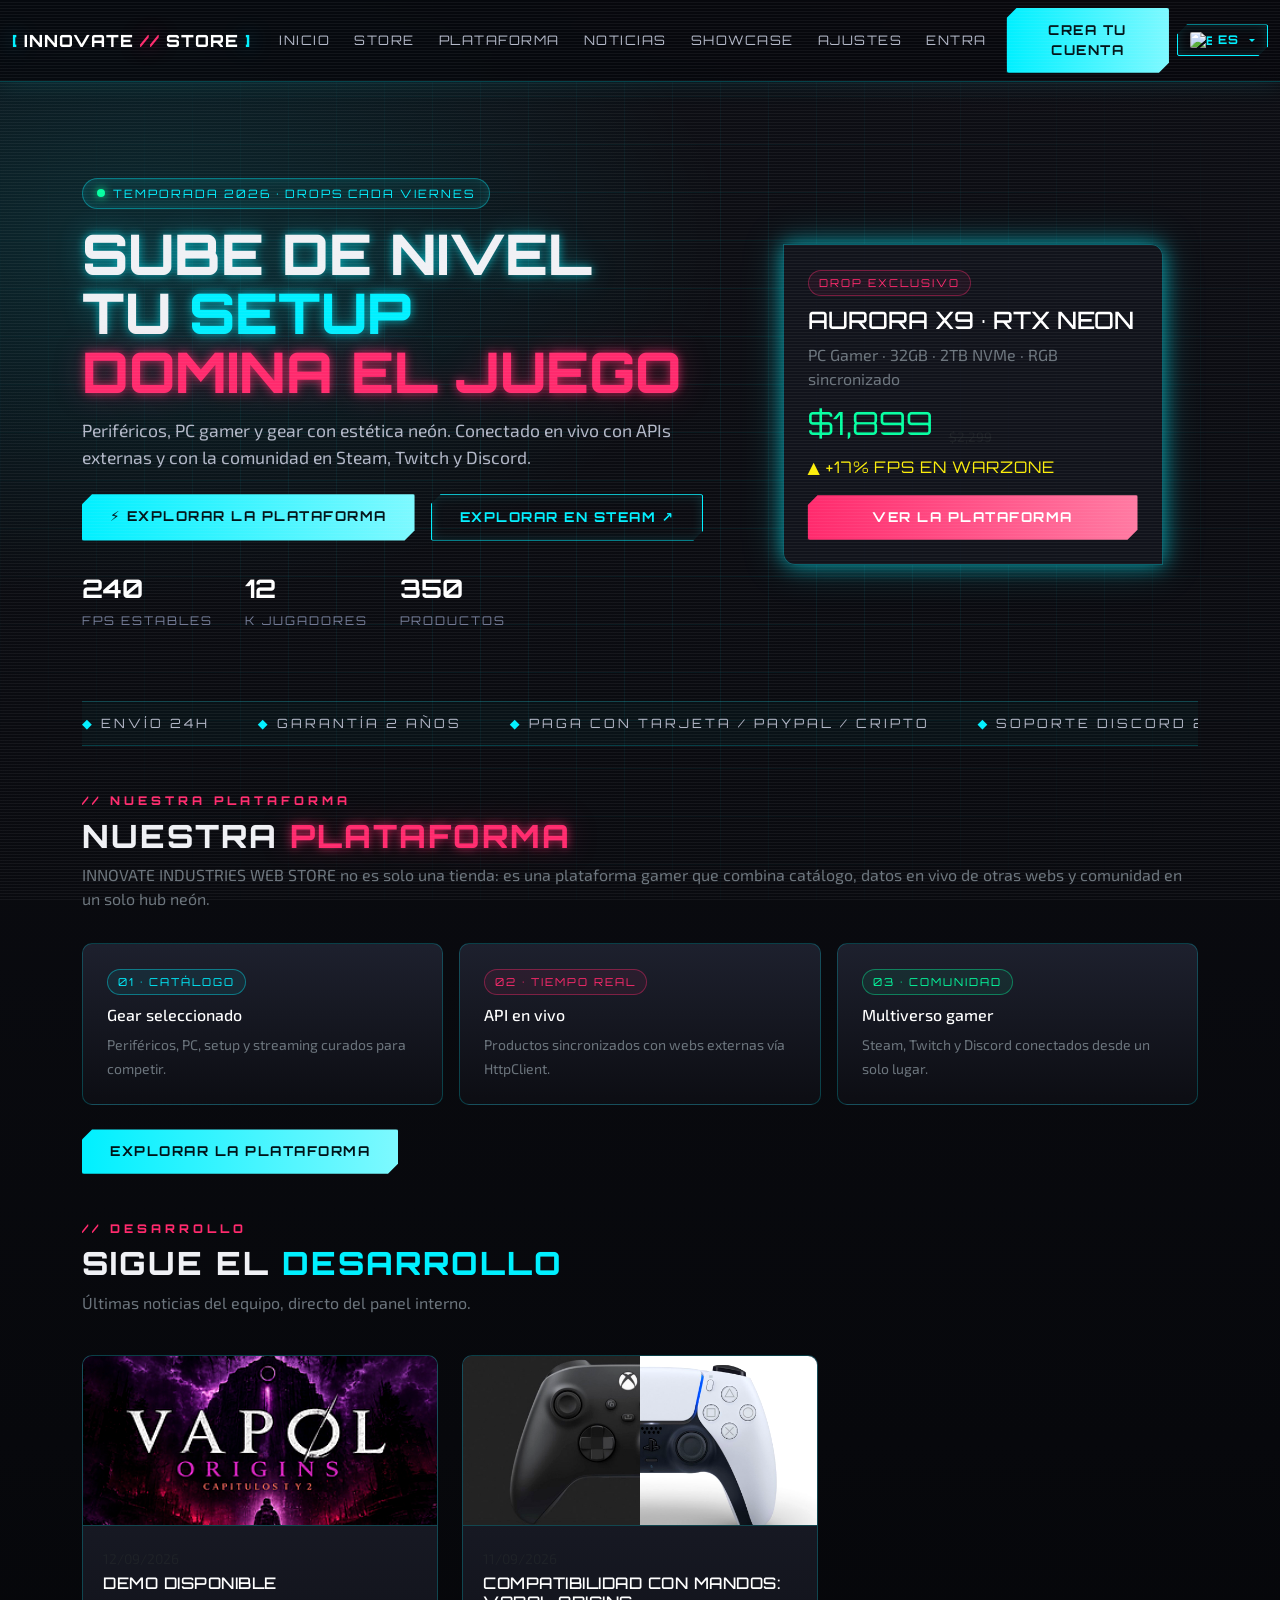
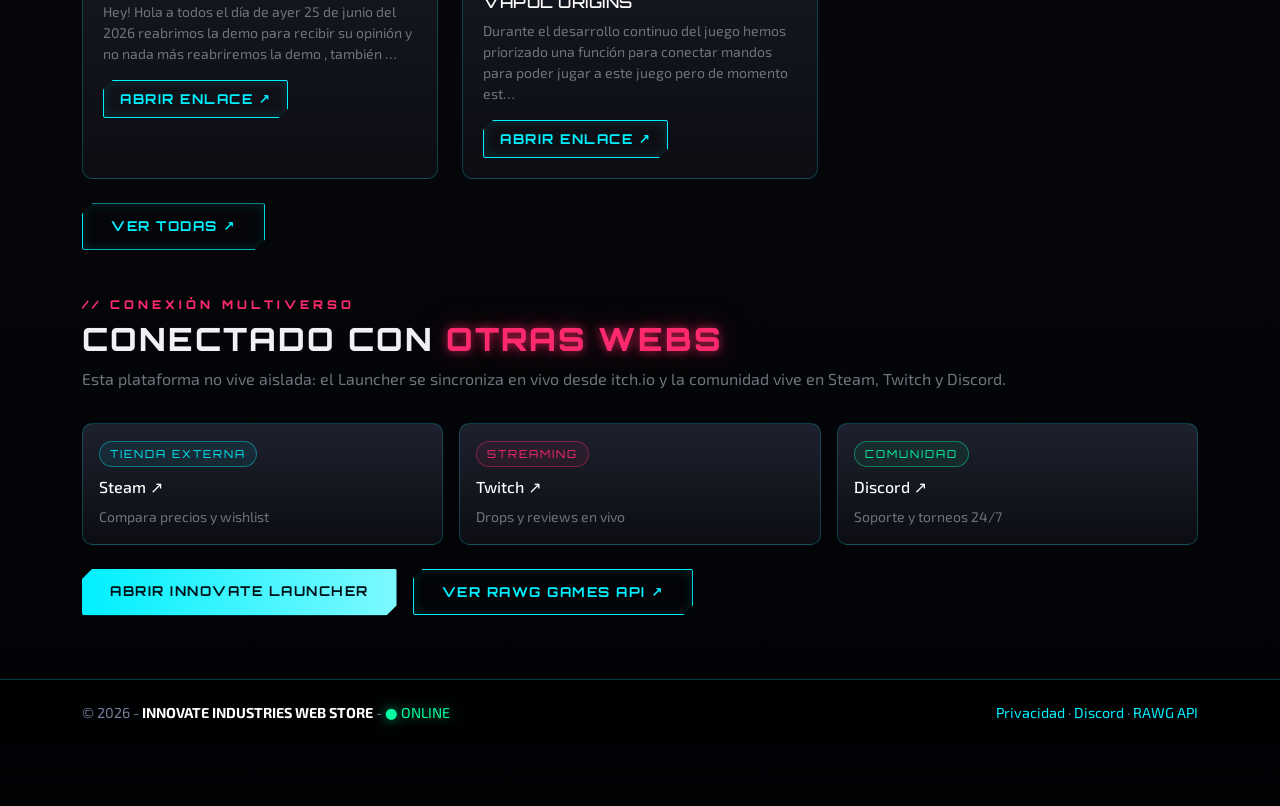
==== docs/index.html @ 5aaa3aea "Pages: fuera franja estatica (solo aviso en formularios)" ====
<!DOCTYPE html>
<html lang="es">
<head>
    <meta charset="utf-8" />
    <meta name="viewport" content="width=device-width, initial-scale=1.0" />
    <meta name="description" content="INNOVATE INDUSTRIES WEB STORE - Tienda gamer con estilo neon, periféricos, PC y comunidad." />
    <title>Inicio - INNOVATE INDUSTRIES WEB STORE (vista est&#225;tica)</title>
    
    <link rel="preconnect" href="https://fonts.googleapis.com">
    <link rel="preconnect" href="https://fonts.gstatic.com" crossorigin>
    <link href="https://fonts.googleapis.com/css2?family=Orbitron:wght@600;700;800&family=Rajdhani:wght@500;600;700&family=Exo+2:wght@400;500;600&display=swap" rel="stylesheet">
    <link rel="stylesheet" href="./lib/bootstrap/dist/css/bootstrap.min.css" />
    <link rel="stylesheet" href="./css/site.css?v=wbwjaMRoFQ7_DDWkVNEkNaMwkQ7Wk1wMqVPvCTL8WuQ" />
    <link rel="icon" type="image/x-icon" href="./favicon.ico" />
<style>.static-banner{margin:0 0 16px;padding:10px 14px;text-align:center;font-size:.8rem;letter-spacing:1px;color:#ffd166;border:1px dashed rgba(255,209,102,.55);border-radius:8px;background:rgba(255,209,102,.06)}.static-banner code{color:#05ffa1;font-size:.8rem}</style></head>
<body>
    <canvas b-nmn324jza5 id="bg-3d" aria-hidden="true"></canvas>
    <div b-nmn324jza5 class="bg-grid" aria-hidden="true"></div>
    <div b-nmn324jza5 class="scanlines" aria-hidden="true"></div>

    <header b-nmn324jza5>
        <nav b-nmn324jza5 class="navbar navbar-expand-sm navbar-toggleable-sm navbar-dark navbar-neon mb-3">
            <div b-nmn324jza5 class="container-fluid">
                <a class="navbar-brand" href="index.html">
                    <span b-nmn324jza5 class="brand-bracket">[</span> INNOVATE <span b-nmn324jza5 class="brand-accent">//</span> STORE <span b-nmn324jza5 class="brand-bracket">]</span>
                </a>
                <button b-nmn324jza5 class="navbar-toggler" type="button" data-bs-toggle="collapse" data-bs-target=".navbar-collapse" aria-controls="navbarSupportedContent"
                        aria-expanded="false" aria-label="Toggle navigation" data-i18n-aria="nav.toggle">
                    <span b-nmn324jza5 class="navbar-toggler-icon"></span>
                </button>
                <div b-nmn324jza5 class="navbar-collapse collapse d-sm-inline-flex justify-content-between">
                    <ul b-nmn324jza5 class="navbar-nav flex-grow-1">
                        <li b-nmn324jza5 class="nav-item">
                            <a class="nav-link" data-i18n="nav.home" href="index.html">Inicio</a>
                        </li>
                        <li b-nmn324jza5 class="nav-item">
                            <a class="nav-link" data-i18n="nav.store" href="store.html">STORE</a>
                        </li>
                        <li b-nmn324jza5 class="nav-item">
                            <a class="nav-link" data-i18n="nav.plataforma" href="plataforma.html">Plataforma</a>
                        </li>
                        <li b-nmn324jza5 class="nav-item">
                            <a class="nav-link" data-i18n="nav.noticias" href="noticias.html">Noticias</a></li><li class="nav-item"><a class="nav-link" data-i18n="nav.showcase" href="showcase.html">Showcase</a>
                        </li>
                        <li b-nmn324jza5 class="nav-item">
                            <a class="nav-link" data-i18n="nav.ajustes" href="login.html">Ajustes</a>
                        </li>
                        </li>
                    </ul>
                    <ul b-nmn324jza5 class="navbar-nav align-items-center gap-2">
                            <li b-nmn324jza5 class="nav-item">
                                <a class="nav-link" data-i18n="acc.login_link" href="login.html">Entrar</a>
                            </li>
                            <li b-nmn324jza5 class="nav-item">
                                <a class="btn btn-sm btn-neon" data-i18n="acc.register_link" href="registro.html">Crear cuenta</a>
                            </li>
                        <li b-nmn324jza5 class="nav-item dropdown">
                            <button b-nmn324jza5 type="button" class="btn btn-sm btn-neon-outline dropdown-toggle" id="langDrop" aria-expanded="false" data-i18n-aria="nav.lang" aria-label="Cambiar idioma">
                                <img b-nmn324jza5 id="langFlag" src="https://flagcdn.com/w40/es.png" width="22" height="16" alt="ES"> <span b-nmn324jza5 id="langCode">ES</span>
                            </button>
                            <ul b-nmn324jza5 class="dropdown-menu dropdown-menu-end dropdown-menu-dark" id="langMenu" aria-labelledby="langDrop">
                                <li b-nmn324jza5><button b-nmn324jza5 type="button" class="dropdown-item" data-setlang="es"><img b-nmn324jza5 class="flag" src="https://flagcdn.com/w40/es.png" width="22" height="16" alt="ES"> Español</button></li>
                                <li b-nmn324jza5><button b-nmn324jza5 type="button" class="dropdown-item" data-setlang="en"><img b-nmn324jza5 class="flag" src="https://flagcdn.com/w40/us.png" width="22" height="16" alt="EN"> English</button></li>
                                <li b-nmn324jza5><button b-nmn324jza5 type="button" class="dropdown-item" data-setlang="ja"><img b-nmn324jza5 class="flag" src="https://flagcdn.com/w40/jp.png" width="22" height="16" alt="JA"> 日本語</button></li>
                                <li b-nmn324jza5><button b-nmn324jza5 type="button" class="dropdown-item" data-setlang="zh"><img b-nmn324jza5 class="flag" src="https://flagcdn.com/w40/cn.png" width="22" height="16" alt="ZH"> 中文</button></li>
                                <li b-nmn324jza5><button b-nmn324jza5 type="button" class="dropdown-item" data-setlang="ru"><img b-nmn324jza5 class="flag" src="https://flagcdn.com/w40/ru.png" width="22" height="16" alt="RU"> Русский</button></li>
                                <li b-nmn324jza5><button b-nmn324jza5 type="button" class="dropdown-item" data-setlang="ko"><img b-nmn324jza5 class="flag" src="https://flagcdn.com/w40/kr.png" width="22" height="16" alt="KO"> 한국어</button></li>
                                <li b-nmn324jza5><button b-nmn324jza5 type="button" class="dropdown-item" data-setlang="ptBR"><img b-nmn324jza5 class="flag" src="https://flagcdn.com/w40/br.png" width="22" height="16" alt="BR"> Português (BR)</button></li>
                                <li b-nmn324jza5><button b-nmn324jza5 type="button" class="dropdown-item" data-setlang="ptPT"><img b-nmn324jza5 class="flag" src="https://flagcdn.com/w40/pt.png" width="22" height="16" alt="PT"> Português (PT)</button></li>
                            </ul>
                        </li>
                    </ul>
                </div>
            </div>
        </nav>
    </header>
    <div b-nmn324jza5 class="container">
        <main b-nmn324jza5 role="main" class="pb-3">
            
<section class="hero-neon">
    <div class="row align-items-center g-4">
        <div class="col-lg-7">
            <span class="badge-neon"><span class="pulse-dot"></span><span data-i18n="home.hero_badge">Temporada 2026 · Drops cada viernes</span></span>
            <h1 class="display-neon display-4 mt-3" id="hero-title">
                <span data-i18n="home.hero_l1">Sube de nivel</span><br />
                <span data-i18n="home.hero_l2a">tu</span> <span class="text-cyan-neon" data-i18n="home.hero_l2b">setup</span><br />
                <span class="text-magenta-neon" data-i18n="home.hero_l3">domina el juego</span>
            </h1>
            <p class="lead-muted mt-3" data-i18n="home.hero_lead">
                Periféricos, PC gamer y gear con estética neón. Conectado en vivo con APIs externas
                y con la comunidad en Steam, Twitch y Discord.
            </p>
            <div class="d-flex flex-wrap gap-3 mt-4">
                <a class="btn-neon" data-i18n="home.hero_cta1" href="plataforma.html">⚡ Explorar la plataforma</a>
                <a class="btn-neon-outline" href="https://store.steampowered.com" target="_blank" rel="noopener" data-i18n="home.hero_cta2">Explorar en Steam ↗</a>
            </div>
            <div class="hero-stats">
                <div class="stat"><b data-count="240">0</b><span data-i18n="home.hero_s1">FPS estables</span></div>
                <div class="stat"><b data-count="12">0</b><span data-i18n="home.hero_s2">k jugadores</span></div>
                <div class="stat"><b data-count="350">0</b><span data-i18n="home.hero_s3">Productos</span></div>
            </div>
        </div>
        <div class="col-lg-5">
            <div class="hero-visual">
                <div class="hero-card-float" id="hero-card">
                    <span class="card-tag tag-magenta" data-i18n="home.card_tag">Drop exclusivo</span>
                    <h4 class="text-white" style="font-family:var(--font-display)">AURORA X9 · RTX NEON</h4>
                    <p class="text-secondary mb-2" data-i18n="home.card_desc">PC Gamer · 32GB · 2TB NVMe · RGB sincronizado</p>
                    <div class="d-flex align-items-end gap-2">
                        <span class="price">$1,899</span>
                        <span class="price-old text-muted">$2,299</span>
                    </div>
                    <div class="mt-2 fps-tag" data-i18n="home.card_fps">▲ +17% FPS EN WARZONE</div>
                    <a class="btn-neon btn-neon-magenta mt-3 w-100 text-center" data-i18n="home.card_btn" href="plataforma.html">Ver la plataforma</a>
                </div>
            </div>
        </div>
    </div>
</section>

<div class="marquee" aria-hidden="true">
    <div class="marquee-track">
        <span><b>◆</b> <span data-i18n="home.m1">ENVÍO 24H</span></span><span><b>◆</b> <span data-i18n="home.m2">GARANTÍA 2 AÑOS</span></span><span><b>◆</b> <span data-i18n="home.m3">PAGA CON TARJETA / PAYPAL / CRIPTO</span></span><span><b>◆</b> <span data-i18n="home.m4">SOPORTE DISCORD 24/7</span></span>
        <span><b>◆</b> <span data-i18n="home.m1">ENVÍO 24H</span></span><span><b>◆</b> <span data-i18n="home.m2">GARANTÍA 2 AÑOS</span></span><span><b>◆</b> <span data-i18n="home.m3">PAGA CON TARJETA / PAYPAL / CRIPTO</span></span><span><b>◆</b> <span data-i18n="home.m4">SOPORTE DISCORD 24/7</span></span>
    </div>
</div>

<section id="plataforma" class="my-5">
    <h2 class="section-title reveal"><small data-i18n="home.plat_eyebrow">// Nuestra plataforma</small><span data-i18n="home.plat_ta">Nuestra</span> <span class="text-magenta-neon" data-i18n="home.plat_tb">plataforma</span></h2>
    <p class="text-secondary reveal" data-i18n="home.plat_lead">INNOVATE INDUSTRIES WEB STORE no es solo una tienda: es una plataforma gamer que combina catálogo, datos en vivo de otras webs y comunidad en un solo hub neón.</p>
    <div class="row g-3 mt-1">
        <div class="col-md-4 reveal"><div class="neon-card p-4 h-100"><span class="card-tag tag-cyan" data-i18n="home.plat_c1tag">01 · Catálogo</span><h6 class="text-white" data-i18n="home.plat_c1t">Gear seleccionado</h6><small class="text-secondary" data-i18n="home.plat_c1d">Periféricos, PC, setup y streaming curados para competir.</small></div></div>
        <div class="col-md-4 reveal"><div class="neon-card p-4 h-100"><span class="card-tag tag-magenta" data-i18n="home.plat_c2tag">02 · Tiempo real</span><h6 class="text-white" data-i18n="home.plat_c2t">API en vivo</h6><small class="text-secondary" data-i18n="home.plat_c2d">Productos sincronizados con webs externas vía HttpClient.</small></div></div>
        <div class="col-md-4 reveal"><div class="neon-card p-4 h-100"><span class="card-tag tag-green" data-i18n="home.plat_c3tag">03 · Comunidad</span><h6 class="text-white" data-i18n="home.plat_c3t">Multiverso gamer</h6><small class="text-secondary" data-i18n="home.plat_c3d">Steam, Twitch y Discord conectados desde un solo lugar.</small></div></div>
    </div>
    <div class="mt-4 d-flex flex-wrap gap-3 reveal">
        <a class="btn-neon" data-i18n="home.plat_btn" href="plataforma.html">Explorar la plataforma</a>
    </div>
</section>

    <section id="noticias" class="my-5">
        <h2 class="section-title reveal"><small data-i18n="news.eyebrow">// Desarrollo</small><span data-i18n="news.ta">Sigue el</span> <span class="text-cyan-neon" data-i18n="news.tb">desarrollo</span></h2>
        <p class="text-secondary reveal" data-i18n="news.lead">Últimas noticias del equipo, directo del panel interno.</p>
        <div class="row g-4 mt-1">
                <div class="col-md-4 reveal">
                    <div class="neon-card h-100">
                            <img class="card-img-top" src="./uploads/news/1d1a55c884f8430fa821419af506c3df.png" alt="" loading="lazy" style="height:170px;object-fit:cover" />
                        <div class="card-body">
                            <small class="text-muted">12/09/2026</small>
                            <h5 class="text-white mt-1">DEMO DISPONIBLE</h5>
                            <p class="text-secondary small" style="white-space:pre-wrap">Hey! Hola a todos el d&#xED;a de ayer 25 de junio del 2026 reabrimos la demo para recibir su opini&#xF3;n y no nada m&#xE1;s reabriremos la demo , tambi&#xE9;n &#x2026;</p>
                                    <a class="btn-neon-outline btn-sm px-3 py-2" href="https://innovate-industries.itch.io/vapol-spanish-edition/devlog/1565310/demo-disponible" target="_blank" rel="noopener"><span data-i18n="news.open">Abrir enlace ↗</span></a>
                        </div>
                    </div>
                </div>
                <div class="col-md-4 reveal">
                    <div class="neon-card h-100">
                            <img class="card-img-top" src="./uploads/news/de7696e5e2e24f8c8e587b9c82039bad.jpeg" alt="" loading="lazy" style="height:170px;object-fit:cover" />
                        <div class="card-body">
                            <small class="text-muted">11/09/2026</small>
                            <h5 class="text-white mt-1">COMPATIBILIDAD CON MANDOS: VAPOL ORIGINS</h5>
                            <p class="text-secondary small" style="white-space:pre-wrap">Durante el desarrollo continuo del juego hemos priorizado una funci&#xF3;n para conectar mandos para poder jugar a este juego pero de momento est&#x2026;</p>
                                    <a class="btn-neon-outline btn-sm px-3 py-2" href="https://innovate-industries.itch.io/vapol-spanish-edition/devlog/1532242/compatibilidad-con-mandos" target="_blank" rel="noopener"><span data-i18n="news.open">Abrir enlace ↗</span></a>
                        </div>
                    </div>
                </div>
        </div>
        <div class="mt-4 reveal">
            <a class="btn-neon-outline" data-i18n="nw.all" href="noticias.html">Ver todas ↗</a>
        </div>
    </section>

<section id="comunidad" class="my-5">
    <h2 class="section-title reveal"><small data-i18n="home.com_eyebrow">// Conexión multiverso</small><span data-i18n="home.com_ta">Conectado con</span> <span class="text-magenta-neon" data-i18n="home.com_tb">otras webs</span></h2>
    <p class="text-secondary reveal" data-i18n="home.com_lead">Esta plataforma no vive aislada: el Launcher se sincroniza en vivo desde itch.io y la comunidad vive en Steam, Twitch y Discord.</p>
    <div class="row g-3 mt-1">
        <div class="col-md-4 reveal">
            <a class="neon-card ext-card p-3" href="https://store.steampowered.com" target="_blank" rel="noopener">
                <span class="card-tag tag-cyan" data-i18n="home.com_s_tag">Tienda externa</span><h6 class="text-white" data-i18n="home.com_s_t">Steam ↗</h6><small class="text-secondary" data-i18n="home.com_s_d">Compara precios y wishlist</small>
            </a>
        </div>
        <div class="col-md-4 reveal">
            <a class="neon-card ext-card p-3" href="https://www.twitch.tv" target="_blank" rel="noopener">
                <span class="card-tag tag-magenta" data-i18n="home.com_t_tag">Streaming</span><h6 class="text-white" data-i18n="home.com_t_t">Twitch ↗</h6><small class="text-secondary" data-i18n="home.com_t_d">Drops y reviews en vivo</small>
            </a>
        </div>
        <div class="col-md-4 reveal">
            <a class="neon-card ext-card p-3" href="https://discord.com" target="_blank" rel="noopener">
                <span class="card-tag tag-green" data-i18n="home.com_d_tag">Comunidad</span><h6 class="text-white" data-i18n="home.com_d_t">Discord ↗</h6><small class="text-secondary" data-i18n="home.com_d_d">Soporte y torneos 24/7</small>
            </a>
        </div>
    </div>
    <div class="mt-4 d-flex flex-wrap gap-3 reveal">
        <a class="btn-neon" data-i18n="home.com_btn1" href="plataforma.html">Abrir INNOVATE Launcher</a>
        <a class="btn-neon-outline" href="https://rawg.io" target="_blank" rel="noopener" data-i18n="home.com_btn2">Ver RAWG Games API ↗</a>
    </div>
</section>

        </main>
    </div>

    <footer b-nmn324jza5 class="footer-neon">
        <div b-nmn324jza5 class="container d-flex flex-wrap justify-content-between align-items-center gap-2">
            <span b-nmn324jza5>&copy; 2026 - <b b-nmn324jza5 class="text-white">INNOVATE INDUSTRIES WEB STORE</b> - <span b-nmn324jza5 class="text-green-neon" data-i18n="footer.online">&#9679; ONLINE</span></span>
            <span b-nmn324jza5>
                <a data-i18n="footer.privacy" href="privacidad.html">Privacidad</a> ·
                <a b-nmn324jza5 href="https://discord.com" target="_blank" rel="noopener">Discord</a> ·
                <a b-nmn324jza5 href="https://rawg.io" target="_blank" rel="noopener">RAWG API</a>
            </span>
        </div>
    </footer>
    <script src="./lib/jquery/dist/jquery.min.js"></script>
    <script src="./lib/bootstrap/dist/js/bootstrap.bundle.min.js"></script>
    <script src="https://cdnjs.cloudflare.com/ajax/libs/gsap/3.12.5/gsap.min.js"></script>
    <script src="https://cdnjs.cloudflare.com/ajax/libs/gsap/3.12.5/ScrollTrigger.min.js"></script>
    <script src="https://cdnjs.cloudflare.com/ajax/libs/three.js/0.149.0/three.min.js"></script>
    <script src="./js/i18n.js?v=VD2zXiRmh3lPHjId59o8ucp5d0Fmxd43u7xGurpsh0E"></script>
    <script src="./js/site.js?v=mN2-tu6CZFVH-_0tkQwb1w_P6-GR1jeIU7j1TujbsKc"></script>
    
</body>
</html>
---- docs/css/site.css ----
/* ===== INNOVATE INDUSTRIES WEB STORE - Neon Gamer Theme ===== */
:root {
  --void-900: #010204;
  --void-700: #07080c;
  --void-500: #0d0e14;
  --void-400: #12141d;
  --void-300: #181a25;
  --void-200: #1f2230;
  --cyan-500: #00f0ff;
  --cyan-700: #007a87;
  --magenta-500: #ff2a6d;
  --green-500: #05ffa1;
  --yellow-500: #fcee0a;
  --text-primary: #f0f1f5;
  --text-secondary: #b2b7c7;
  --text-muted: #747d99;
  --glow-cyan: 0 0 20px rgba(0,240,255,.55), 0 0 40px rgba(0,240,255,.25);
  --glow-magenta: 0 0 20px rgba(255,42,109,.55), 0 0 40px rgba(255,42,109,.25);
  --glow-green: 0 0 20px rgba(5,255,161,.45), 0 0 40px rgba(5,255,161,.2);
  --font-display: 'Orbitron', 'Rajdhani', system-ui, sans-serif;
  --font-body: 'Exo 2', 'Rajdhani', system-ui, sans-serif;
  --radius-cyber: 0 12px 0 12px;
}

html { font-size: 16px; position: relative; min-height: 100%; scroll-behavior: smooth; }
body {
  margin: 0 0 60px 0;
  background: radial-gradient(1200px 600px at 80% -10%, rgba(255,42,109,.12), transparent 60%),
              radial-gradient(1000px 600px at 10% 10%, rgba(0,240,255,.12), transparent 60%),
              linear-gradient(180deg, var(--void-500) 0%, var(--void-700) 60%, var(--void-900) 100%);
  color: var(--text-primary);
  font-family: var(--font-body);
  overflow-x: hidden;
  min-height: 100vh;
}

/* Fondo 3D + grid + scanlines */
#bg-3d { position: fixed; inset: 0; z-index: -3; width: 100%; height: 100%; opacity: .9; }
.bg-grid {
  position: fixed; inset: 0; z-index: -2; pointer-events: none;
  background-image: linear-gradient(rgba(0,240,255,.06) 1px, transparent 1px),
                    linear-gradient(90deg, rgba(0,240,255,.06) 1px, transparent 1px);
  background-size: 48px 48px;
  mask-image: radial-gradient(ellipse at center, black 40%, transparent 85%);
}
.scanlines {
  position: fixed; inset: 0; z-index: 50; pointer-events: none; opacity: .05;
  background: repeating-linear-gradient(0deg, #fff 0 1px, transparent 1px 3px);
}

/* Scrollbar */
::-webkit-scrollbar { width: 10px; }
::-webkit-scrollbar-track { background: var(--void-900); }
::-webkit-scrollbar-thumb { background: linear-gradient(var(--cyan-500), var(--magenta-500)); border-radius: 8px; }

/* Navbar */
.navbar-neon {
  background: rgba(7,8,12,.85) !important;
  backdrop-filter: blur(12px);
  border-bottom: 1px solid rgba(0,240,255,.25) !important;
  box-shadow: 0 0 24px rgba(0,240,255,.12);
}
.navbar-neon .navbar-brand {
  font-family: var(--font-display); font-weight: 800; letter-spacing: 1px;
  color: #fff !important; font-size: 1.05rem;
}
.brand-bracket { color: var(--cyan-500); text-shadow: var(--glow-cyan); }
.brand-accent { color: var(--magenta-500); text-shadow: var(--glow-magenta); }
.navbar-neon .nav-link {
  color: var(--text-secondary) !important; font-family: var(--font-display);
  font-size: .82rem; letter-spacing: 1.5px; text-transform: uppercase;
  margin: 0 4px; position: relative; transition: color .2s;
}
.navbar-neon .nav-link:hover, .navbar-neon .nav-link.active { color: var(--cyan-500) !important; text-shadow: 0 0 12px rgba(0,240,255,.8); }
.navbar-neon .nav-link::after {
  content: ""; position: absolute; left: 0; bottom: -4px; height: 2px; width: 0;
  background: linear-gradient(90deg, var(--cyan-500), var(--magenta-500));
  box-shadow: var(--glow-cyan); transition: width .25s;
}
.navbar-neon .nav-link:hover::after { width: 100%; }

/* Textos neon */
.display-neon {
  font-family: var(--font-display); font-weight: 800;
  line-height: 1.05; text-transform: uppercase;
  text-shadow: 0 0 10px rgba(0,240,255,.6), 0 0 30px rgba(0,240,255,.3);
}
.text-cyan-neon { color: var(--cyan-500); }
.text-magenta-neon { color: var(--magenta-500); text-shadow: 0 0 10px rgba(255,42,109,.7), 0 0 30px rgba(255,42,109,.35); }
.text-green-neon { color: var(--green-500); text-shadow: 0 0 12px rgba(5,255,161,.6); }
.lead-muted { color: var(--text-secondary); font-size: 1.1rem; }

/* Badges */
.badge-neon {
  display: inline-flex; align-items: center; gap: 8px;
  font-family: var(--font-display); font-size: .72rem; letter-spacing: 2px;
  color: var(--cyan-500); border: 1px solid rgba(0,240,255,.4);
  padding: 6px 14px; border-radius: 100px; background: rgba(0,240,255,.06);
  box-shadow: inset 0 0 12px rgba(0,240,255,.12);
  text-transform: uppercase;
}
.pulse-dot { width: 8px; height: 8px; border-radius: 50%; background: var(--green-500); box-shadow: 0 0 10px var(--green-500); animation: pulse 1.6s infinite; }
@keyframes pulse { 0%,100% { opacity: 1; transform: scale(1);} 50% { opacity: .5; transform: scale(.7);} }

/* Botones */
.btn-neon, .btn-neon-outline {
  font-family: var(--font-display); font-weight: 700; letter-spacing: 1.5px; text-transform: uppercase;
  font-size: .85rem; padding: 12px 28px; border-radius: 2px; clip-path: polygon(10px 0, 100% 0, 100% calc(100% - 10px), calc(100% - 10px) 100%, 0 100%, 0 10px);
  transition: transform .15s, box-shadow .2s, filter .2s; text-decoration: none; display: inline-block;
}
.btn-neon {
  color: #001318 !important; background: linear-gradient(90deg, var(--cyan-500), #7df9ff);
  border: none; box-shadow: var(--glow-cyan);
}
.btn-neon:hover { transform: translateY(-2px); filter: brightness(1.1); box-shadow: 0 0 30px rgba(0,240,255,.8), 0 0 60px rgba(0,240,255,.3); color: #001318 !important; }
.btn-neon-magenta { background: linear-gradient(90deg, var(--magenta-500), #ff7aa2); box-shadow: var(--glow-magenta); color: #fff !important; }
.btn-neon-outline {
  color: var(--cyan-500) !important; background: transparent; border: 1px solid var(--cyan-500);
  box-shadow: inset 0 0 12px rgba(0,240,255,.15);
}
.btn-neon-outline:hover { background: rgba(0,240,255,.1); box-shadow: var(--glow-cyan); transform: translateY(-2px); color: #fff !important; }

/* Hero */
.hero-neon { padding: 80px 0 40px; position: relative; }
.hero-stats { display: flex; gap: 32px; margin-top: 28px; flex-wrap: wrap; }
.stat b { font-family: var(--font-display); font-size: 1.6rem; color: #fff; display: block; }
.stat span { font-size: .75rem; letter-spacing: 2px; color: var(--text-muted); text-transform: uppercase; font-family: var(--font-display); }
.hero-visual { position: relative; min-height: 320px; display: flex; align-items: center; justify-content: center; }
.hero-card-float {
  background: rgba(18,20,29,.9); border: 1px solid rgba(0,240,255,.35);
  border-radius: var(--radius-cyber); padding: 24px; width: 100%; max-width: 380px;
  box-shadow: var(--glow-cyan); animation: float 5s ease-in-out infinite;
}
@keyframes float { 0%,100% { transform: translateY(0);} 50% { transform: translateY(-12px);} }
.hero-card-float .price { font-family: var(--font-display); font-size: 2rem; color: var(--green-500); }
.fps-tag { font-family: var(--font-display); color: var(--yellow-500); letter-spacing: 1px; }

/* Marquee */
.marquee { overflow: hidden; border-top: 1px solid rgba(0,240,255,.2); border-bottom: 1px solid rgba(0,240,255,.2); background: rgba(0,240,255,.03); padding: 12px 0; margin: 30px 0; }
.marquee-track { display: flex; gap: 48px; white-space: nowrap; animation: marquee 22s linear infinite; font-family: var(--font-display); letter-spacing: 3px; color: var(--text-secondary); font-size: .8rem; }
.marquee-track span b { color: var(--cyan-500); }
@keyframes marquee { to { transform: translateX(-50%);} }

/* Cards */
.section-title { font-family: var(--font-display); font-weight: 800; letter-spacing: 2px; text-transform: uppercase; }
.section-title small { display: block; color: var(--magenta-500); font-size: .75rem; letter-spacing: 4px; margin-bottom: 8px; }
.neon-card {
  background: linear-gradient(180deg, rgba(31,34,48,.95), rgba(13,14,20,.95));
  border: 1px solid rgba(0,240,255,.22); border-radius: 10px; overflow: hidden;
  transition: transform .2s, box-shadow .25s, border-color .25s; height: 100%;
}
.neon-card:hover { transform: translateY(-6px); border-color: var(--cyan-500); box-shadow: var(--glow-cyan); }
.neon-card .card-img-top { height: 180px; object-fit: cover; filter: saturate(1.2) contrast(1.05); border-bottom: 1px solid rgba(0,240,255,.2); }
.neon-card .card-body { padding: 20px; }
.neon-card h5 { font-family: var(--font-display); font-size: 1rem; letter-spacing: .5px; }
.card-tag { font-size: .68rem; letter-spacing: 2px; text-transform: uppercase; font-family: var(--font-display); padding: 4px 10px; border-radius: 100px; display: inline-block; margin-bottom: 10px; }
.tag-cyan { color: var(--cyan-500); border: 1px solid rgba(0,240,255,.4); background: rgba(0,240,255,.07); }
.tag-magenta { color: var(--magenta-500); border: 1px solid rgba(255,42,109,.4); background: rgba(255,42,109,.07); }
.tag-green { color: var(--green-500); border: 1px solid rgba(5,255,161,.4); background: rgba(5,255,161,.07); }
.price-row { display: flex; align-items: center; justify-content: space-between; margin-top: 14px; }
.price-neon { font-family: var(--font-display); font-weight: 800; color: var(--green-500); font-size: 1.25rem; }
.price-old { color: var(--text-muted); text-decoration: line-through; font-size: .85rem; margin-left: 8px; }

/* Categorías */
.cat-tile {
  border: 1px solid rgba(0,240,255,.2); border-radius: 10px; padding: 26px 20px; text-align: center;
  background: rgba(18,20,29,.7); transition: all .2s; height: 100%;
}
.cat-tile:hover { border-color: var(--magenta-500); box-shadow: var(--glow-magenta); transform: translateY(-4px); }
.cat-tile .icon { font-size: 2.2rem; margin-bottom: 10px; }
.cat-tile h6 { font-family: var(--font-display); letter-spacing: 1px; }

/* Conexiones externas */
.ext-card { display: block; text-decoration: none !important; color: inherit; }
.ext-card:hover h6 { color: var(--cyan-500); }

/* Footer */
.footer-neon { border-top: 1px solid rgba(0,240,255,.25); background: rgba(1,2,4,.9); padding: 22px 0; font-size: .9rem; color: var(--text-muted); }
.footer-neon a { color: var(--cyan-500); text-decoration: none; }
.footer-neon a:hover { text-shadow: 0 0 10px rgba(0,240,255,.8); }

/* Reveal (GSAP fallback) */
.reveal { opacity: 0; transform: translateY(24px); }
.no-js .reveal, .reveal.visible { opacity: 1; transform: none; transition: all .6s ease; }

/* Selector de idioma */
#langDrop { padding: 6px 12px; font-size: .75rem; display: inline-flex; align-items: center; gap: 6px; }
#langDrop img, .dropdown-item img.flag { width: 22px; height: 16px; border-radius: 2px; object-fit: cover; }
.nav-item.dropdown { position: relative; }
#langMenu { position: absolute; top: 100%; right: 0; margin-top: 10px; z-index: 1050; }
#langMenu.show { display: block; }
.dropdown-menu-dark {
  background: rgba(13,14,20,.97); border: 1px solid rgba(0,240,255,.3);
  box-shadow: var(--glow-cyan); min-width: 200px;
}
.dropdown-menu-dark .dropdown-item {
  color: var(--text-secondary); font-family: var(--font-display);
  font-size: .8rem; letter-spacing: 1px;
}
.dropdown-menu-dark .dropdown-item:hover { background: rgba(0,240,255,.12); color: #fff; }
.dropdown-menu-dark .dropdown-item.active-lang { color: var(--cyan-500); }

/* Sidebar admin */
.active-admin-link {
  color: #fff !important;
  border-color: var(--cyan-500) !important;
  box-shadow: var(--glow-cyan);
}

/* Switches de Ajustes */
.form-switch .form-check-input {
  width: 3em;
  height: 1.5em;
  background-color: var(--void-200);
  border-color: rgba(0,240,255,.4);
  cursor: pointer;
}
.form-switch .form-check-input:checked {
  background-color: rgba(0,240,255,.35);
  border-color: var(--cyan-500);
  box-shadow: var(--glow-cyan);
}

/* STORE: carátulas, precios y fichas */
.store-card .card-body { padding: 1rem 1.1rem 1.2rem; }
.store-cover {
  height: 260px;
  object-fit: contain;
  width: 100%;
  background: rgba(0,0,0,.5);
  border-bottom: 1px solid rgba(0,240,255,.2);
}
.store-cover-link { display: block; }
.store-price {
  font-family: var(--font-display);
  font-size: 1.25rem;
  color: var(--green-500);
  text-shadow: 0 0 12px rgba(5,255,161,.5);
}
.store-price-lg { font-size: 1.8rem; }
.order-ref {
  font-family: var(--font-display);
  font-size: 1.4rem;
  letter-spacing: 2px;
  color: var(--cyan-500);
  text-shadow: var(--glow-cyan);
}
.order-ref-sm { font-size: 1rem; letter-spacing: 1px; }
.store-detail-cover {
  display: block;
  width: 100%;
  max-height: 520px;
  object-fit: contain;
  background: rgba(0,0,0,.5);
  border: 1px solid rgba(0,240,255,.3);
  box-shadow: var(--glow-cyan);
}
.store-shot {
  width: 100%;
  height: 200px;
  object-fit: cover;
  border: 1px solid rgba(255,42,109,.25);
}
@media (max-width: 580px) {
  .store-cover { height: 210px; }
  .store-shot { height: 170px; }
  .store-price-lg { font-size: 1.5rem; }
}

/* Responsive */
@media (max-width: 768px) {
  .hero-neon { padding: 48px 0 20px; }
  .display-neon { font-size: 2rem !important; }
}
@media (prefers-reduced-motion: reduce) {
  .marquee-track, .hero-card-float, .pulse-dot { animation: none !important; }
}
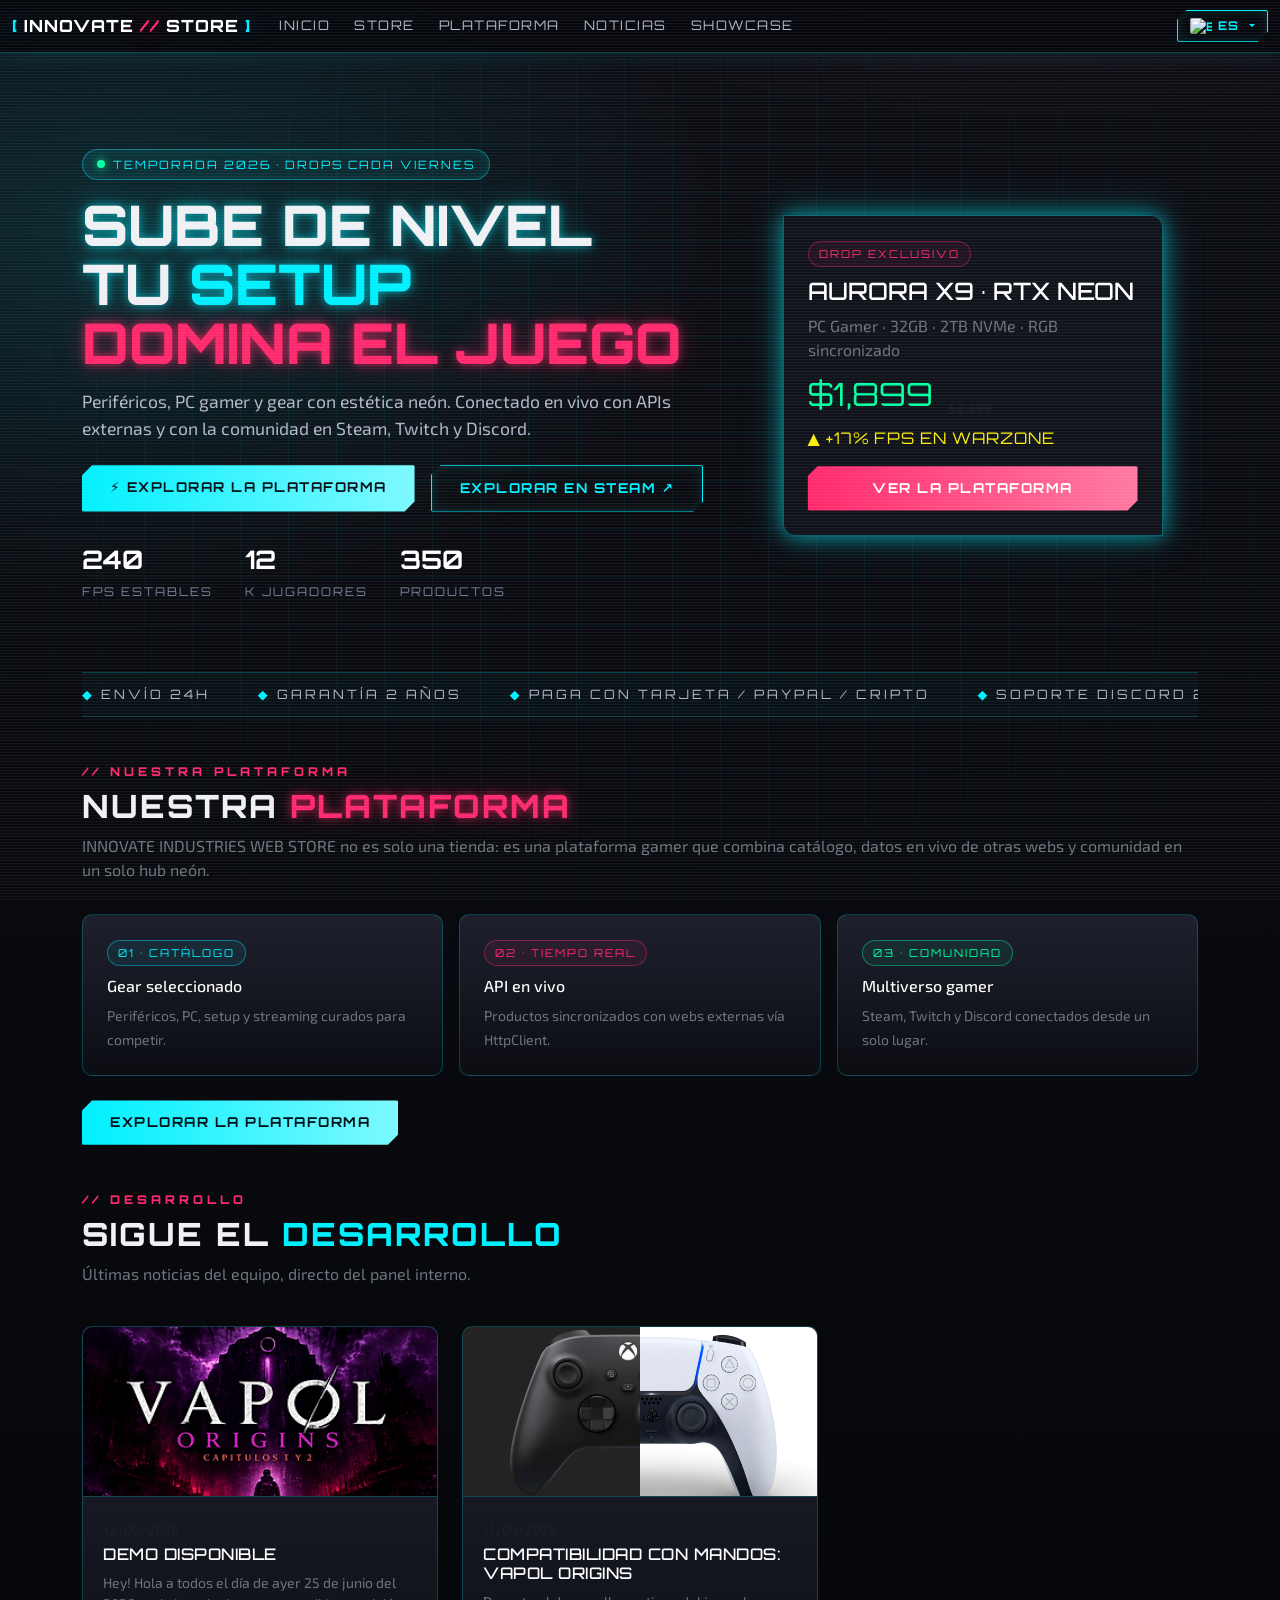
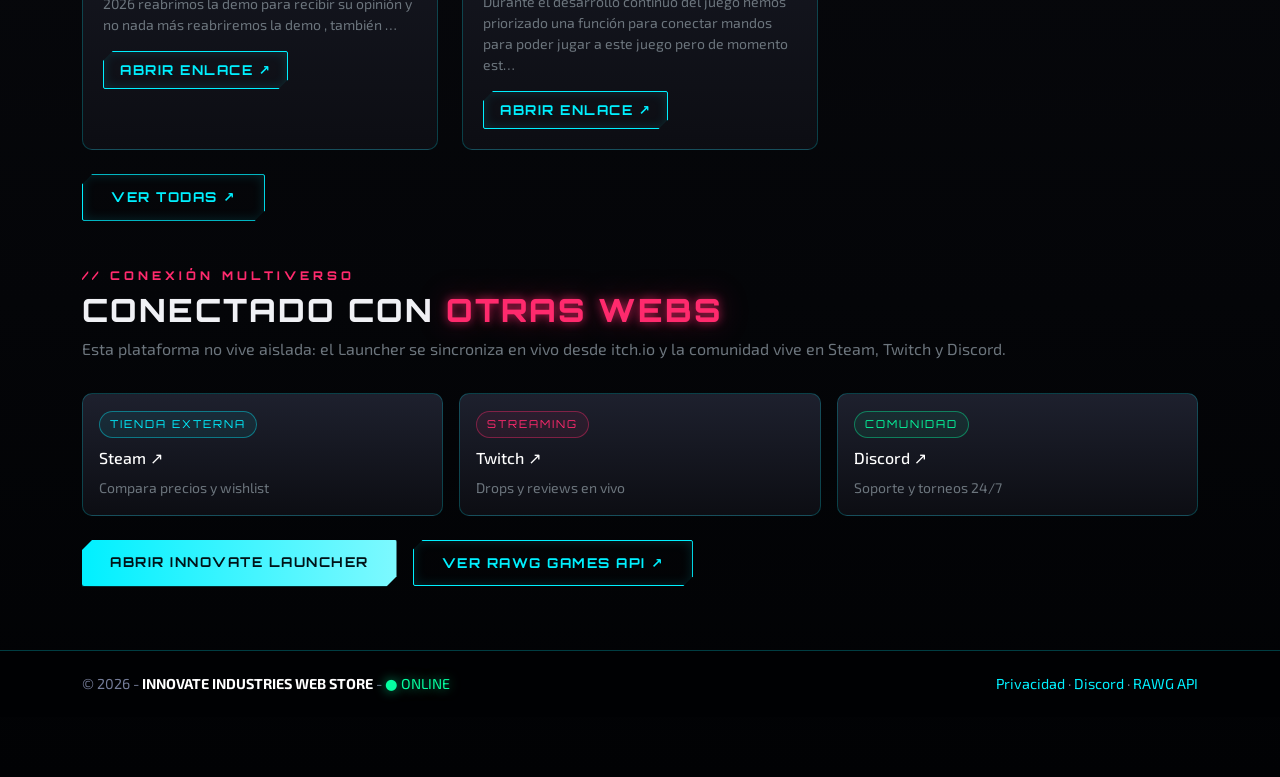
==== commit fb2750c8: "Pages: sin login (vitrina pura, 6 paginas)" ====
--- a/docs/index.html
+++ b/docs/index.html
@@ -12,7 +12,7 @@
     <link rel="stylesheet" href="./lib/bootstrap/dist/css/bootstrap.min.css" />
     <link rel="stylesheet" href="./css/site.css?v=wbwjaMRoFQ7_DDWkVNEkNaMwkQ7Wk1wMqVPvCTL8WuQ" />
     <link rel="icon" type="image/x-icon" href="./favicon.ico" />
-<style>.static-banner{margin:0 0 16px;padding:10px 14px;text-align:center;font-size:.8rem;letter-spacing:1px;color:#ffd166;border:1px dashed rgba(255,209,102,.55);border-radius:8px;background:rgba(255,209,102,.06)}.static-banner code{color:#05ffa1;font-size:.8rem}</style></head>
+</head>
 <body>
     <canvas b-nmn324jza5 id="bg-3d" aria-hidden="true"></canvas>
     <div b-nmn324jza5 class="bg-grid" aria-hidden="true"></div>
@@ -42,18 +42,12 @@
                         <li b-nmn324jza5 class="nav-item">
                             <a class="nav-link" data-i18n="nav.noticias" href="noticias.html">Noticias</a></li><li class="nav-item"><a class="nav-link" data-i18n="nav.showcase" href="showcase.html">Showcase</a>
                         </li>
-                        <li b-nmn324jza5 class="nav-item">
-                            <a class="nav-link" data-i18n="nav.ajustes" href="login.html">Ajustes</a>
-                        </li>
+                        
                         </li>
                     </ul>
                     <ul b-nmn324jza5 class="navbar-nav align-items-center gap-2">
-                            <li b-nmn324jza5 class="nav-item">
-                                <a class="nav-link" data-i18n="acc.login_link" href="login.html">Entrar</a>
-                            </li>
-                            <li b-nmn324jza5 class="nav-item">
-                                <a class="btn btn-sm btn-neon" data-i18n="acc.register_link" href="registro.html">Crear cuenta</a>
-                            </li>
+                            
+                            
                         <li b-nmn324jza5 class="nav-item dropdown">
                             <button b-nmn324jza5 type="button" class="btn btn-sm btn-neon-outline dropdown-toggle" id="langDrop" aria-expanded="false" data-i18n-aria="nav.lang" aria-label="Cambiar idioma">
                                 <img b-nmn324jza5 id="langFlag" src="https://flagcdn.com/w40/es.png" width="22" height="16" alt="ES"> <span b-nmn324jza5 id="langCode">ES</span>
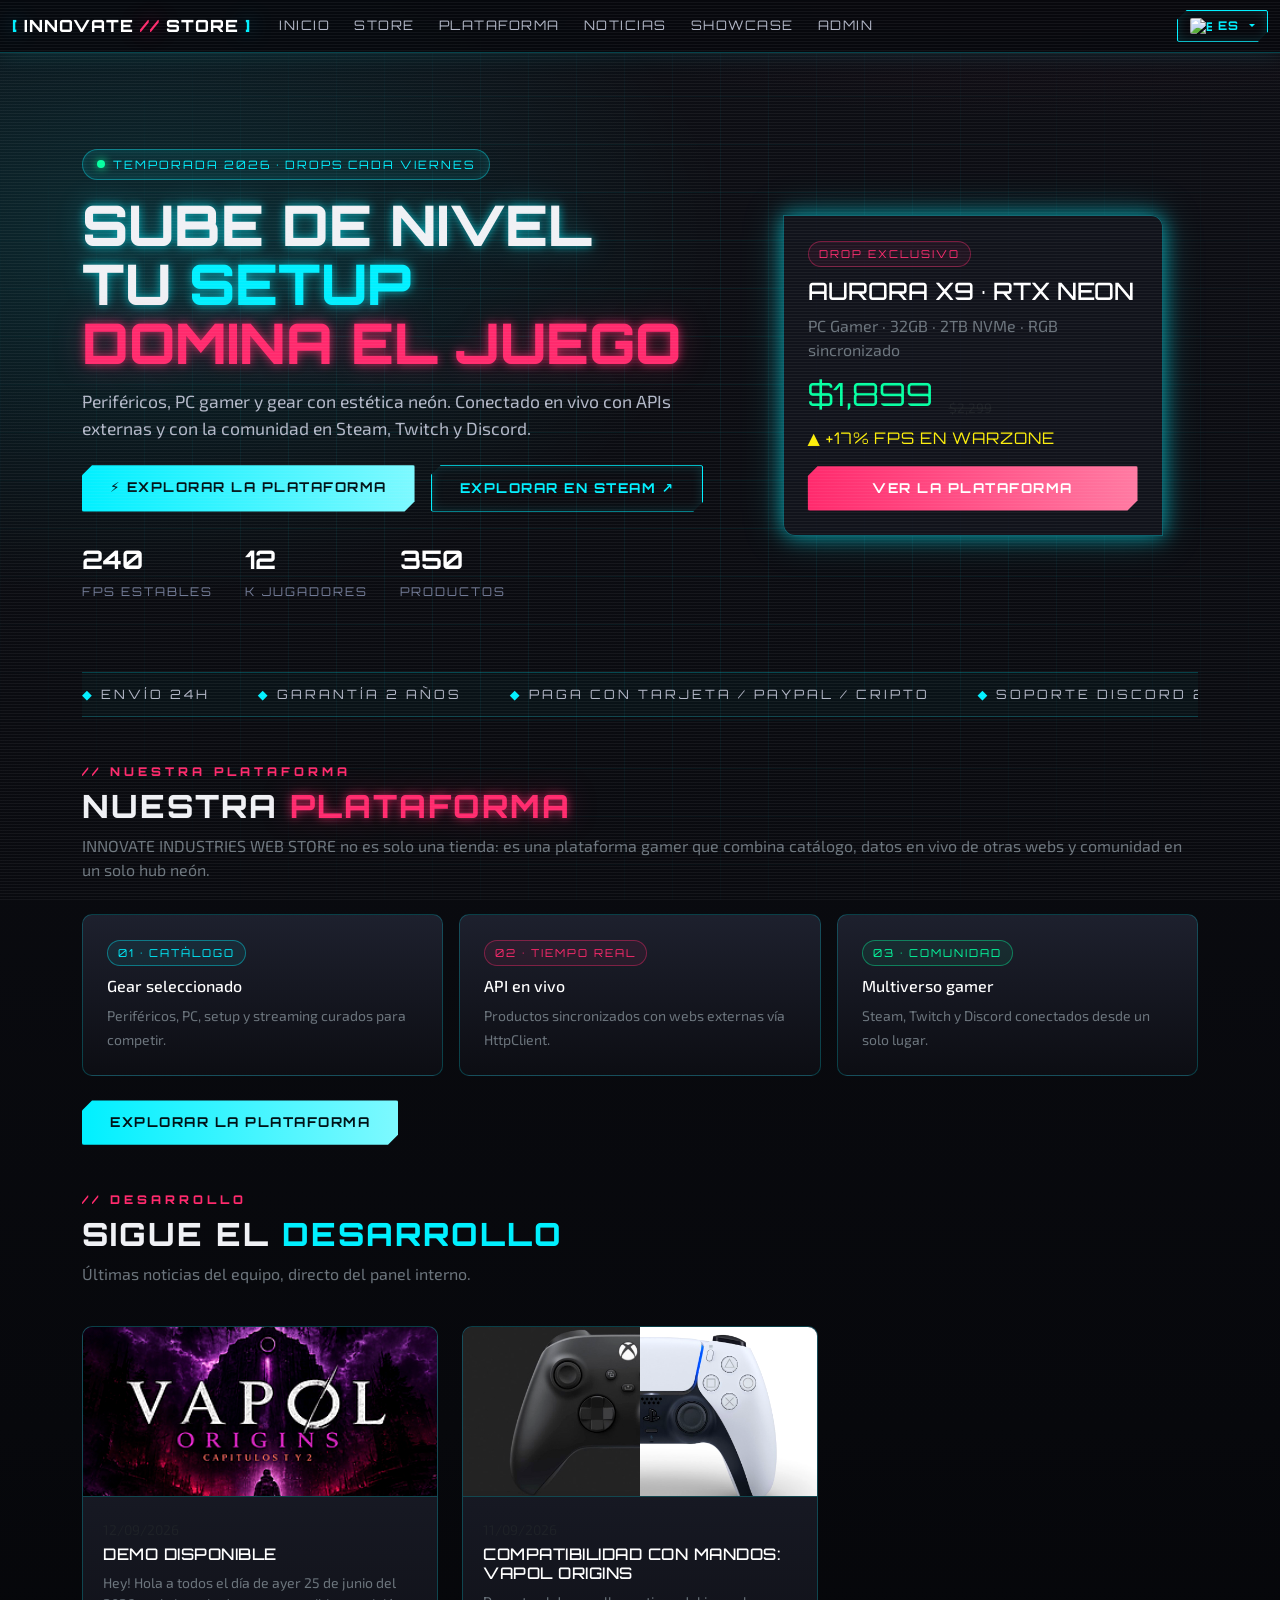
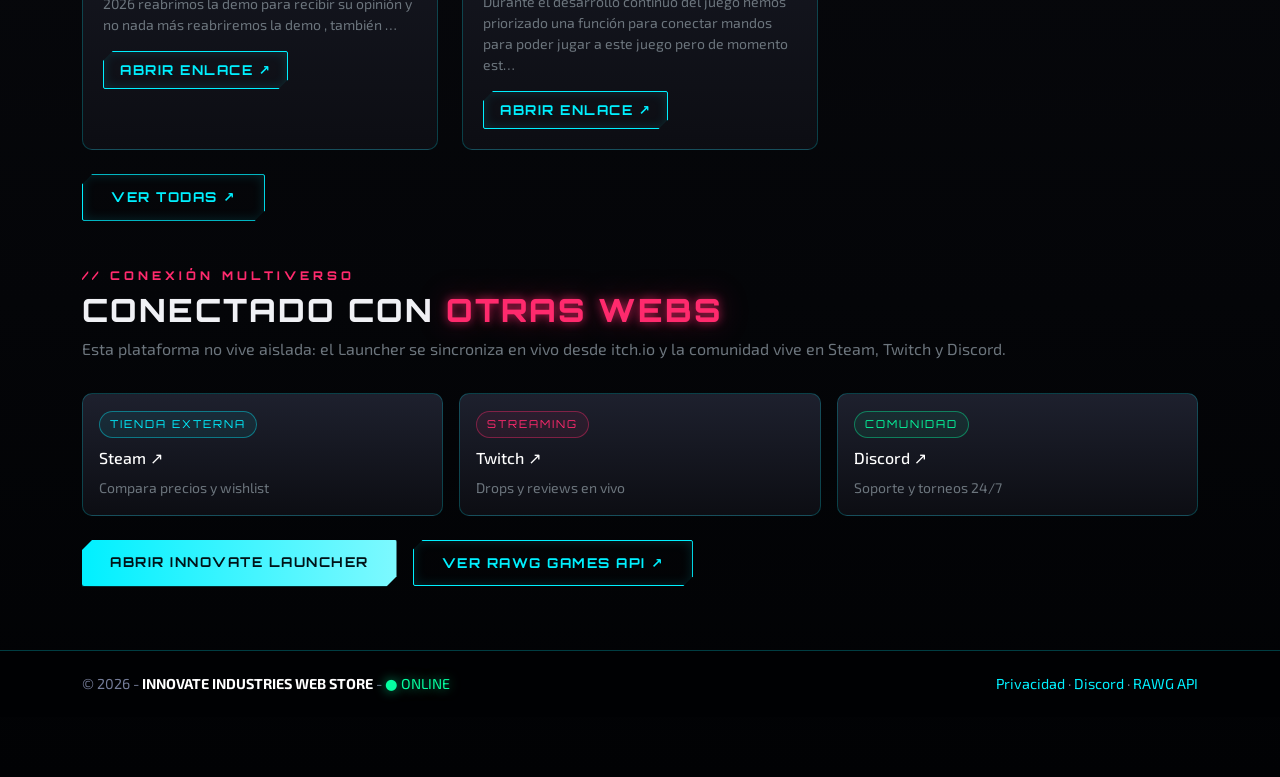
==== commit 1902a176: "Pages: panel admin con key + client.json + nav Admin" ====
--- a/docs/index.html
+++ b/docs/index.html
@@ -40,7 +40,7 @@
                             <a class="nav-link" data-i18n="nav.plataforma" href="plataforma.html">Plataforma</a>
                         </li>
                         <li b-nmn324jza5 class="nav-item">
-                            <a class="nav-link" data-i18n="nav.noticias" href="noticias.html">Noticias</a></li><li class="nav-item"><a class="nav-link" data-i18n="nav.showcase" href="showcase.html">Showcase</a>
+                            <a class="nav-link" data-i18n="nav.noticias" href="noticias.html">Noticias</a></li><li class="nav-item"><a class="nav-link" data-i18n="nav.showcase" href="showcase.html">Showcase</a></li><li class="nav-item"><a class="nav-link" href="admin.html">Admin</a>
                         </li>
                         
                         </li>
@@ -208,7 +208,7 @@
     <script src="https://cdnjs.cloudflare.com/ajax/libs/gsap/3.12.5/gsap.min.js"></script>
     <script src="https://cdnjs.cloudflare.com/ajax/libs/gsap/3.12.5/ScrollTrigger.min.js"></script>
     <script src="https://cdnjs.cloudflare.com/ajax/libs/three.js/0.149.0/three.min.js"></script>
-    <script src="./js/i18n.js?v=VD2zXiRmh3lPHjId59o8ucp5d0Fmxd43u7xGurpsh0E"></script>
+    <script src="./js/i18n.js?v=tNTtVaTIJSYHDeKHtjG5CLCPk968elMbD7lP9At6930"></script>
     <script src="./js/site.js?v=mN2-tu6CZFVH-_0tkQwb1w_P6-GR1jeIU7j1TujbsKc"></script>
     
 </body>
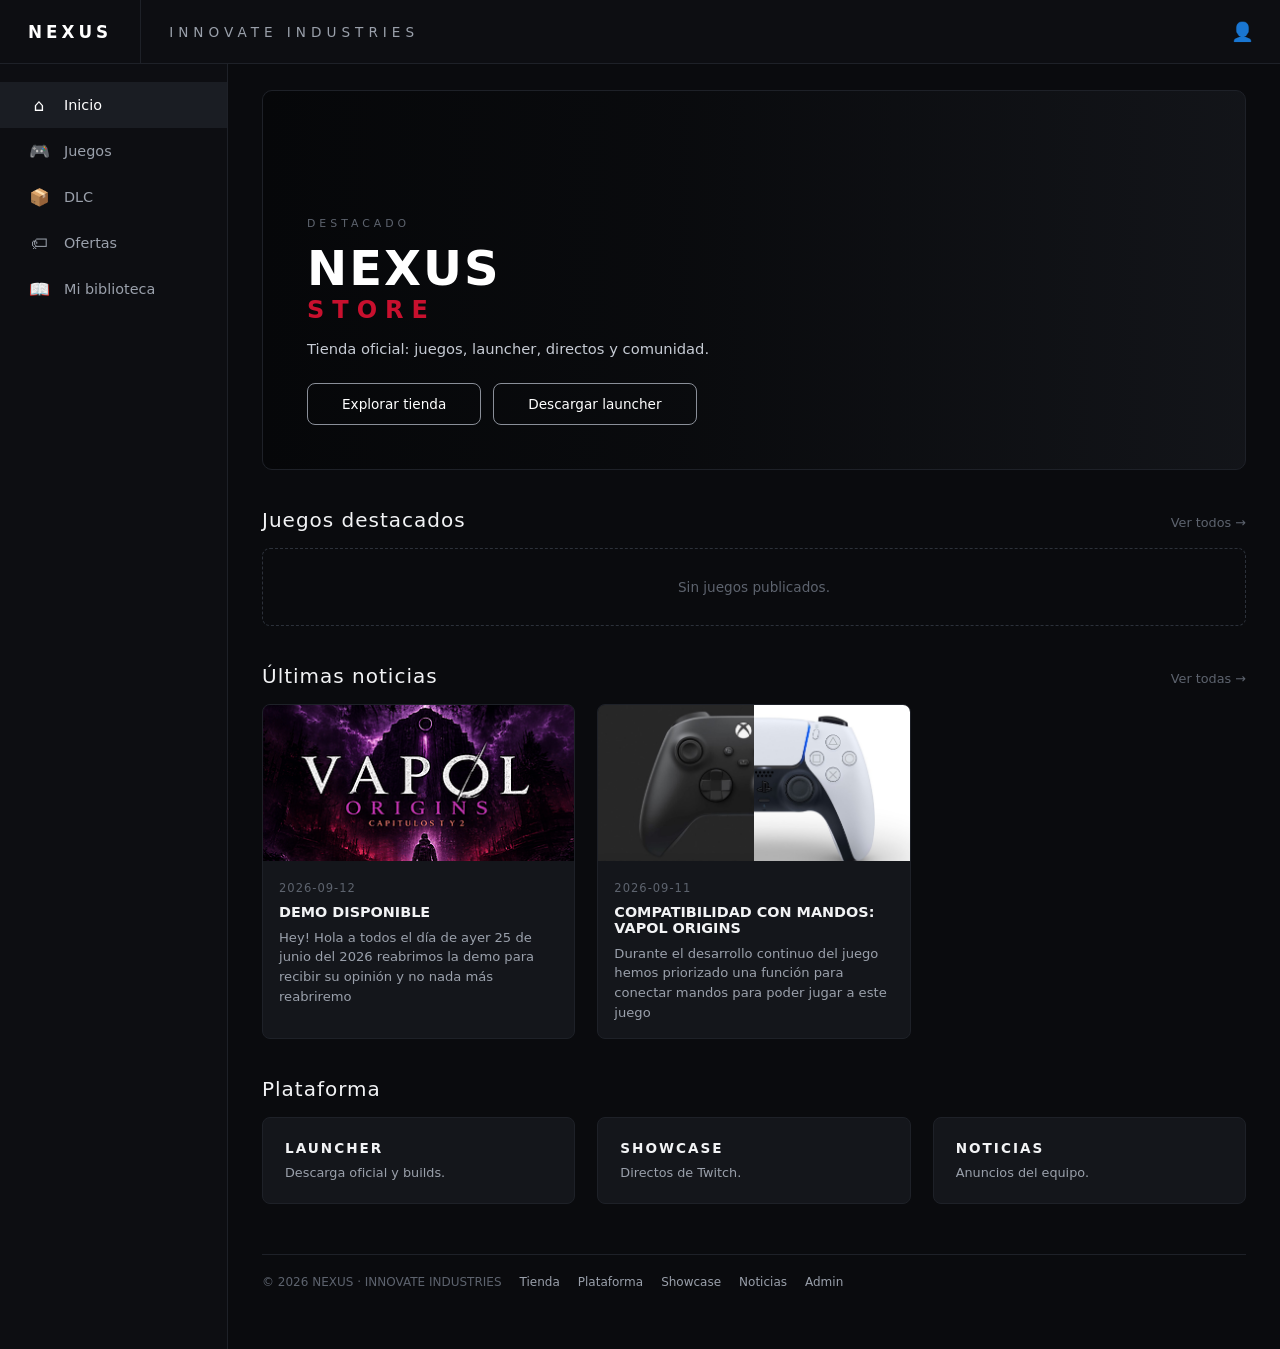
==== commit 973a6d9c: "Pages NEXUS: store literal + portada oscura + news.json" ====
--- a/docs/index.html
+++ b/docs/index.html
@@ -1,215 +1,233 @@
 <!DOCTYPE html>
 <html lang="es">
 <head>
-    <meta charset="utf-8" />
-    <meta name="viewport" content="width=device-width, initial-scale=1.0" />
-    <meta name="description" content="INNOVATE INDUSTRIES WEB STORE - Tienda gamer con estilo neon, periféricos, PC y comunidad." />
-    <title>Inicio - INNOVATE INDUSTRIES WEB STORE (vista est&#225;tica)</title>
-    
-    <link rel="preconnect" href="https://fonts.googleapis.com">
-    <link rel="preconnect" href="https://fonts.gstatic.com" crossorigin>
-    <link href="https://fonts.googleapis.com/css2?family=Orbitron:wght@600;700;800&family=Rajdhani:wght@500;600;700&family=Exo+2:wght@400;500;600&display=swap" rel="stylesheet">
-    <link rel="stylesheet" href="./lib/bootstrap/dist/css/bootstrap.min.css" />
-    <link rel="stylesheet" href="./css/site.css?v=wbwjaMRoFQ7_DDWkVNEkNaMwkQ7Wk1wMqVPvCTL8WuQ" />
-    <link rel="icon" type="image/x-icon" href="./favicon.ico" />
+<meta charset="utf-8" />
+<meta name="viewport" content="width=device-width, initial-scale=1.0" />
+<title>NEXUS - INNOVATE INDUSTRIES</title>
+<meta name="description" content="NEXUS: tienda de juegos, launcher oficial, directos y noticias." />
+<style>
+  * { box-sizing: border-box; margin: 0; padding: 0; }
+  :root {
+    --bg: #0a0b0e; --bg2: #101216; --panel: #14161b; --line: #1e2128;
+    --txt: #f2f3f5; --dim: #9aa0ab; --faint: #5d636e; --red: #c8102e;
+  }
+  body {
+    font-family: "Inter", "Segoe UI", system-ui, -apple-system, sans-serif;
+    background: var(--bg); color: var(--txt); min-height: 100vh;
+  }
+  .topbar {
+    display: flex; align-items: center; height: 64px;
+    background: #0d0e12; border-bottom: 1px solid var(--line);
+    position: sticky; top: 0; z-index: 20;
+  }
+  .brand {
+    font-weight: 800; letter-spacing: 4px; font-size: 1.05rem; color: #fff;
+    padding: 0 28px; height: 64px; display: flex; align-items: center;
+    border-right: 1px solid var(--line); text-decoration: none;
+  }
+  .storename {
+    letter-spacing: 5px; font-size: .85rem; color: var(--dim); font-weight: 500;
+    padding: 0 28px; height: 64px; display: flex; align-items: center;
+  }
+  .icons { margin-left: auto; display: flex; align-items: center; gap: 18px; padding: 0 26px; }
+  .icons a { color: #d7dae0; text-decoration: none; font-size: 1.15rem; }
+  .layout { display: flex; min-height: calc(100vh - 64px); }
+  .side {
+    width: 228px; flex-shrink: 0; background: #0d0e12;
+    border-right: 1px solid var(--line); padding: 18px 0;
+  }
+  .side a {
+    display: flex; align-items: center; gap: 14px; padding: 13px 28px;
+    color: var(--dim); text-decoration: none; font-size: .9rem;
+  }
+  .side a .ic { width: 22px; text-align: center; font-size: 1.05rem; }
+  .side a.on { background: #1a1d23; color: #fff; }
+  .side a:hover { color: #fff; }
+  .main { flex: 1; padding: 26px 34px 60px; max-width: 1240px; }
+  .hero {
+    position: relative; border-radius: 10px; overflow: hidden;
+    min-height: 380px; display: flex; align-items: flex-end;
+    background: #15171c center/cover no-repeat;
+    border: 1px solid var(--line);
+  }
+  .hero .shade {
+    position: absolute; inset: 0;
+    background: linear-gradient(90deg, rgba(5,6,8,.94) 0%, rgba(5,6,8,.72) 42%, rgba(5,6,8,.15) 100%);
+  }
+  .hero .txt { position: relative; padding: 44px; max-width: 560px; }
+  .eyebrow { letter-spacing: 4px; font-size: .68rem; color: var(--faint); }
+  .hero h1 { font-size: 3rem; font-weight: 800; letter-spacing: 2px; margin: 10px 0 2px; color: #fff; }
+  .hero h1 span { display: block; font-size: 1.5rem; letter-spacing: 8px; color: var(--red); font-weight: 600; }
+  .hero p { color: #c6cbd4; font-size: .92rem; line-height: 1.55; margin: 14px 0 22px; }
+  .btns { display: flex; gap: 12px; flex-wrap: wrap; }
+  .btn-outline {
+    display: inline-block; padding: 12px 34px; border-radius: 8px;
+    border: 1px solid #8a8f99; color: #fff; text-decoration: none; font-size: .85rem;
+  }
+  .btn-outline:hover { border-color: #fff; }
+  .sechead { display: flex; align-items: baseline; margin: 38px 0 16px; }
+  .sechead h2 { font-size: 1.25rem; font-weight: 500; letter-spacing: 1px; }
+  .sechead a { margin-left: auto; color: var(--faint); font-size: .8rem; text-decoration: none; }
+  .sechead a:hover { color: #fff; }
+  .grid { display: grid; grid-template-columns: repeat(4, 1fr); gap: 22px; }
+  .card { min-width: 0; }
+  .cover {
+    aspect-ratio: 4/4.6; border-radius: 6px; overflow: hidden; background: #171a20 center/cover;
+    border: 1px solid var(--line);
+  }
+  .card h3 { font-size: .78rem; letter-spacing: 1px; margin: 12px 0 8px; font-weight: 600; white-space: nowrap; overflow: hidden; text-overflow: ellipsis; }
+  .pricerow { display: flex; align-items: center; justify-content: space-between; }
+  .price { font-size: .95rem; color: #e8eaee; }
+  .badge { font-size: .68rem; color: var(--dim); border: 1px solid #2c313a; border-radius: 999px; padding: 4px 12px; white-space: nowrap; }
+  .badge.hot { color: #ffb3c0; border-color: rgba(200,16,46,.55); }
+  .empty { border: 1px dashed #2c313a; border-radius: 8px; padding: 30px; text-align: center; color: var(--faint); font-size: .85rem; grid-column: 1 / -1; }
+  .news { display: grid; grid-template-columns: repeat(3, 1fr); gap: 22px; }
+  .ncard { border: 1px solid var(--line); border-radius: 8px; overflow: hidden; background: var(--panel); }
+  .ncard .img { aspect-ratio: 16/8; background: #171a20 center/cover; }
+  .ncard .body { padding: 16px; }
+  .ncard small { color: var(--faint); font-size: .72rem; letter-spacing: 1px; }
+  .ncard h3 { font-size: .9rem; margin: 8px 0; font-weight: 600; }
+  .ncard p { color: var(--dim); font-size: .82rem; line-height: 1.5; }
+  .hub { display: grid; grid-template-columns: repeat(3, 1fr); gap: 22px; margin-top: 4px; }
+  .hub a {
+    border: 1px solid var(--line); border-radius: 8px; padding: 22px; text-decoration: none;
+    background: var(--panel); color: var(--txt);
+  }
+  .hub a b { display: block; letter-spacing: 2px; font-size: .85rem; margin-bottom: 6px; }
+  .hub a span { color: var(--dim); font-size: .8rem; }
+  .hub a:hover { border-color: #3a3f48; }
+  footer { margin-top: 50px; padding-top: 20px; border-top: 1px solid var(--line); color: var(--faint); font-size: .75rem; display: flex; gap: 18px; flex-wrap: wrap; }
+  footer a { color: var(--dim); text-decoration: none; }
+  @media (max-width: 1020px) { .grid { grid-template-columns: repeat(2, 1fr); } .news, .hub { grid-template-columns: 1fr 1fr; } }
+  @media (max-width: 900px) {
+    .layout { flex-direction: column; }
+    .side { width: 100%; display: flex; overflow-x: auto; padding: 0; border-right: 0; border-bottom: 1px solid var(--line); }
+    .side a { padding: 12px 18px; white-space: nowrap; }
+    .main { padding: 20px 16px 50px; }
+    .hero h1 { font-size: 2.1rem; }
+    .news, .hub { grid-template-columns: 1fr; }
+  }
+</style>
 </head>
 <body>
-    <canvas b-nmn324jza5 id="bg-3d" aria-hidden="true"></canvas>
-    <div b-nmn324jza5 class="bg-grid" aria-hidden="true"></div>
-    <div b-nmn324jza5 class="scanlines" aria-hidden="true"></div>
-
-    <header b-nmn324jza5>
-        <nav b-nmn324jza5 class="navbar navbar-expand-sm navbar-toggleable-sm navbar-dark navbar-neon mb-3">
-            <div b-nmn324jza5 class="container-fluid">
-                <a class="navbar-brand" href="index.html">
-                    <span b-nmn324jza5 class="brand-bracket">[</span> INNOVATE <span b-nmn324jza5 class="brand-accent">//</span> STORE <span b-nmn324jza5 class="brand-bracket">]</span>
-                </a>
-                <button b-nmn324jza5 class="navbar-toggler" type="button" data-bs-toggle="collapse" data-bs-target=".navbar-collapse" aria-controls="navbarSupportedContent"
-                        aria-expanded="false" aria-label="Toggle navigation" data-i18n-aria="nav.toggle">
-                    <span b-nmn324jza5 class="navbar-toggler-icon"></span>
-                </button>
-                <div b-nmn324jza5 class="navbar-collapse collapse d-sm-inline-flex justify-content-between">
-                    <ul b-nmn324jza5 class="navbar-nav flex-grow-1">
-                        <li b-nmn324jza5 class="nav-item">
-                            <a class="nav-link" data-i18n="nav.home" href="index.html">Inicio</a>
-                        </li>
-                        <li b-nmn324jza5 class="nav-item">
-                            <a class="nav-link" data-i18n="nav.store" href="store.html">STORE</a>
-                        </li>
-                        <li b-nmn324jza5 class="nav-item">
-                            <a class="nav-link" data-i18n="nav.plataforma" href="plataforma.html">Plataforma</a>
-                        </li>
-                        <li b-nmn324jza5 class="nav-item">
-                            <a class="nav-link" data-i18n="nav.noticias" href="noticias.html">Noticias</a></li><li class="nav-item"><a class="nav-link" data-i18n="nav.showcase" href="showcase.html">Showcase</a></li><li class="nav-item"><a class="nav-link" href="admin.html">Admin</a>
-                        </li>
-                        
-                        </li>
-                    </ul>
-                    <ul b-nmn324jza5 class="navbar-nav align-items-center gap-2">
-                            
-                            
-                        <li b-nmn324jza5 class="nav-item dropdown">
-                            <button b-nmn324jza5 type="button" class="btn btn-sm btn-neon-outline dropdown-toggle" id="langDrop" aria-expanded="false" data-i18n-aria="nav.lang" aria-label="Cambiar idioma">
-                                <img b-nmn324jza5 id="langFlag" src="https://flagcdn.com/w40/es.png" width="22" height="16" alt="ES"> <span b-nmn324jza5 id="langCode">ES</span>
-                            </button>
-                            <ul b-nmn324jza5 class="dropdown-menu dropdown-menu-end dropdown-menu-dark" id="langMenu" aria-labelledby="langDrop">
-                                <li b-nmn324jza5><button b-nmn324jza5 type="button" class="dropdown-item" data-setlang="es"><img b-nmn324jza5 class="flag" src="https://flagcdn.com/w40/es.png" width="22" height="16" alt="ES"> Español</button></li>
-                                <li b-nmn324jza5><button b-nmn324jza5 type="button" class="dropdown-item" data-setlang="en"><img b-nmn324jza5 class="flag" src="https://flagcdn.com/w40/us.png" width="22" height="16" alt="EN"> English</button></li>
-                                <li b-nmn324jza5><button b-nmn324jza5 type="button" class="dropdown-item" data-setlang="ja"><img b-nmn324jza5 class="flag" src="https://flagcdn.com/w40/jp.png" width="22" height="16" alt="JA"> 日本語</button></li>
-                                <li b-nmn324jza5><button b-nmn324jza5 type="button" class="dropdown-item" data-setlang="zh"><img b-nmn324jza5 class="flag" src="https://flagcdn.com/w40/cn.png" width="22" height="16" alt="ZH"> 中文</button></li>
-                                <li b-nmn324jza5><button b-nmn324jza5 type="button" class="dropdown-item" data-setlang="ru"><img b-nmn324jza5 class="flag" src="https://flagcdn.com/w40/ru.png" width="22" height="16" alt="RU"> Русский</button></li>
-                                <li b-nmn324jza5><button b-nmn324jza5 type="button" class="dropdown-item" data-setlang="ko"><img b-nmn324jza5 class="flag" src="https://flagcdn.com/w40/kr.png" width="22" height="16" alt="KO"> 한국어</button></li>
-                                <li b-nmn324jza5><button b-nmn324jza5 type="button" class="dropdown-item" data-setlang="ptBR"><img b-nmn324jza5 class="flag" src="https://flagcdn.com/w40/br.png" width="22" height="16" alt="BR"> Português (BR)</button></li>
-                                <li b-nmn324jza5><button b-nmn324jza5 type="button" class="dropdown-item" data-setlang="ptPT"><img b-nmn324jza5 class="flag" src="https://flagcdn.com/w40/pt.png" width="22" height="16" alt="PT"> Português (PT)</button></li>
-                            </ul>
-                        </li>
-                    </ul>
-                </div>
-            </div>
-        </nav>
-    </header>
-    <div b-nmn324jza5 class="container">
-        <main b-nmn324jza5 role="main" class="pb-3">
-            
-<section class="hero-neon">
-    <div class="row align-items-center g-4">
-        <div class="col-lg-7">
-            <span class="badge-neon"><span class="pulse-dot"></span><span data-i18n="home.hero_badge">Temporada 2026 · Drops cada viernes</span></span>
-            <h1 class="display-neon display-4 mt-3" id="hero-title">
-                <span data-i18n="home.hero_l1">Sube de nivel</span><br />
-                <span data-i18n="home.hero_l2a">tu</span> <span class="text-cyan-neon" data-i18n="home.hero_l2b">setup</span><br />
-                <span class="text-magenta-neon" data-i18n="home.hero_l3">domina el juego</span>
-            </h1>
-            <p class="lead-muted mt-3" data-i18n="home.hero_lead">
-                Periféricos, PC gamer y gear con estética neón. Conectado en vivo con APIs externas
-                y con la comunidad en Steam, Twitch y Discord.
-            </p>
-            <div class="d-flex flex-wrap gap-3 mt-4">
-                <a class="btn-neon" data-i18n="home.hero_cta1" href="plataforma.html">⚡ Explorar la plataforma</a>
-                <a class="btn-neon-outline" href="https://store.steampowered.com" target="_blank" rel="noopener" data-i18n="home.hero_cta2">Explorar en Steam ↗</a>
-            </div>
-            <div class="hero-stats">
-                <div class="stat"><b data-count="240">0</b><span data-i18n="home.hero_s1">FPS estables</span></div>
-                <div class="stat"><b data-count="12">0</b><span data-i18n="home.hero_s2">k jugadores</span></div>
-                <div class="stat"><b data-count="350">0</b><span data-i18n="home.hero_s3">Productos</span></div>
-            </div>
+  <header class="topbar">
+    <a class="brand" href="index.html">NEXUS</a>
+    <span class="storename">INNOVATE INDUSTRIES</span>
+    <div class="icons">
+      <a href="http://localhost:5215/Account/Login" title="Cuenta">&#128100;</a>
+    </div>
+  </header>
+
+  <div class="layout">
+    <nav class="side">
+      <a href="index.html" class="on"><span class="ic">&#8962;</span>Inicio</a>
+      <a href="store.html"><span class="ic">&#127918;</span>Juegos</a>
+      <a href="store.html#dlc"><span class="ic">&#128230;</span>DLC</a>
+      <a href="store.html#ofertas"><span class="ic">&#127991;</span>Ofertas</a>
+      <a href="store.html#biblio"><span class="ic">&#128214;</span>Mi biblioteca</a>
+    </nav>
+
+    <main class="main">
+      <section class="hero" id="hero">
+        <div class="shade"></div>
+        <div class="txt">
+          <div class="eyebrow">DESTACADO</div>
+          <h1 id="hero-title">NEXUS<span>STORE</span></h1>
+          <p id="hero-desc">Tienda oficial: juegos, launcher, directos y comunidad.</p>
+          <div class="btns">
+            <a class="btn-outline" href="store.html">Explorar tienda</a>
+            <a class="btn-outline" href="plataforma.html">Descargar launcher</a>
+          </div>
         </div>
-        <div class="col-lg-5">
-            <div class="hero-visual">
-                <div class="hero-card-float" id="hero-card">
-                    <span class="card-tag tag-magenta" data-i18n="home.card_tag">Drop exclusivo</span>
-                    <h4 class="text-white" style="font-family:var(--font-display)">AURORA X9 · RTX NEON</h4>
-                    <p class="text-secondary mb-2" data-i18n="home.card_desc">PC Gamer · 32GB · 2TB NVMe · RGB sincronizado</p>
-                    <div class="d-flex align-items-end gap-2">
-                        <span class="price">$1,899</span>
-                        <span class="price-old text-muted">$2,299</span>
-                    </div>
-                    <div class="mt-2 fps-tag" data-i18n="home.card_fps">▲ +17% FPS EN WARZONE</div>
-                    <a class="btn-neon btn-neon-magenta mt-3 w-100 text-center" data-i18n="home.card_btn" href="plataforma.html">Ver la plataforma</a>
-                </div>
-            </div>
-        </div>
-    </div>
-</section>
-
-<div class="marquee" aria-hidden="true">
-    <div class="marquee-track">
-        <span><b>◆</b> <span data-i18n="home.m1">ENVÍO 24H</span></span><span><b>◆</b> <span data-i18n="home.m2">GARANTÍA 2 AÑOS</span></span><span><b>◆</b> <span data-i18n="home.m3">PAGA CON TARJETA / PAYPAL / CRIPTO</span></span><span><b>◆</b> <span data-i18n="home.m4">SOPORTE DISCORD 24/7</span></span>
-        <span><b>◆</b> <span data-i18n="home.m1">ENVÍO 24H</span></span><span><b>◆</b> <span data-i18n="home.m2">GARANTÍA 2 AÑOS</span></span><span><b>◆</b> <span data-i18n="home.m3">PAGA CON TARJETA / PAYPAL / CRIPTO</span></span><span><b>◆</b> <span data-i18n="home.m4">SOPORTE DISCORD 24/7</span></span>
-    </div>
-</div>
-
-<section id="plataforma" class="my-5">
-    <h2 class="section-title reveal"><small data-i18n="home.plat_eyebrow">// Nuestra plataforma</small><span data-i18n="home.plat_ta">Nuestra</span> <span class="text-magenta-neon" data-i18n="home.plat_tb">plataforma</span></h2>
-    <p class="text-secondary reveal" data-i18n="home.plat_lead">INNOVATE INDUSTRIES WEB STORE no es solo una tienda: es una plataforma gamer que combina catálogo, datos en vivo de otras webs y comunidad en un solo hub neón.</p>
-    <div class="row g-3 mt-1">
-        <div class="col-md-4 reveal"><div class="neon-card p-4 h-100"><span class="card-tag tag-cyan" data-i18n="home.plat_c1tag">01 · Catálogo</span><h6 class="text-white" data-i18n="home.plat_c1t">Gear seleccionado</h6><small class="text-secondary" data-i18n="home.plat_c1d">Periféricos, PC, setup y streaming curados para competir.</small></div></div>
-        <div class="col-md-4 reveal"><div class="neon-card p-4 h-100"><span class="card-tag tag-magenta" data-i18n="home.plat_c2tag">02 · Tiempo real</span><h6 class="text-white" data-i18n="home.plat_c2t">API en vivo</h6><small class="text-secondary" data-i18n="home.plat_c2d">Productos sincronizados con webs externas vía HttpClient.</small></div></div>
-        <div class="col-md-4 reveal"><div class="neon-card p-4 h-100"><span class="card-tag tag-green" data-i18n="home.plat_c3tag">03 · Comunidad</span><h6 class="text-white" data-i18n="home.plat_c3t">Multiverso gamer</h6><small class="text-secondary" data-i18n="home.plat_c3d">Steam, Twitch y Discord conectados desde un solo lugar.</small></div></div>
-    </div>
-    <div class="mt-4 d-flex flex-wrap gap-3 reveal">
-        <a class="btn-neon" data-i18n="home.plat_btn" href="plataforma.html">Explorar la plataforma</a>
-    </div>
-</section>
-
-    <section id="noticias" class="my-5">
-        <h2 class="section-title reveal"><small data-i18n="news.eyebrow">// Desarrollo</small><span data-i18n="news.ta">Sigue el</span> <span class="text-cyan-neon" data-i18n="news.tb">desarrollo</span></h2>
-        <p class="text-secondary reveal" data-i18n="news.lead">Últimas noticias del equipo, directo del panel interno.</p>
-        <div class="row g-4 mt-1">
-                <div class="col-md-4 reveal">
-                    <div class="neon-card h-100">
-                            <img class="card-img-top" src="./uploads/news/1d1a55c884f8430fa821419af506c3df.png" alt="" loading="lazy" style="height:170px;object-fit:cover" />
-                        <div class="card-body">
-                            <small class="text-muted">12/09/2026</small>
-                            <h5 class="text-white mt-1">DEMO DISPONIBLE</h5>
-                            <p class="text-secondary small" style="white-space:pre-wrap">Hey! Hola a todos el d&#xED;a de ayer 25 de junio del 2026 reabrimos la demo para recibir su opini&#xF3;n y no nada m&#xE1;s reabriremos la demo , tambi&#xE9;n &#x2026;</p>
-                                    <a class="btn-neon-outline btn-sm px-3 py-2" href="https://innovate-industries.itch.io/vapol-spanish-edition/devlog/1565310/demo-disponible" target="_blank" rel="noopener"><span data-i18n="news.open">Abrir enlace ↗</span></a>
-                        </div>
-                    </div>
-                </div>
-                <div class="col-md-4 reveal">
-                    <div class="neon-card h-100">
-                            <img class="card-img-top" src="./uploads/news/de7696e5e2e24f8c8e587b9c82039bad.jpeg" alt="" loading="lazy" style="height:170px;object-fit:cover" />
-                        <div class="card-body">
-                            <small class="text-muted">11/09/2026</small>
-                            <h5 class="text-white mt-1">COMPATIBILIDAD CON MANDOS: VAPOL ORIGINS</h5>
-                            <p class="text-secondary small" style="white-space:pre-wrap">Durante el desarrollo continuo del juego hemos priorizado una funci&#xF3;n para conectar mandos para poder jugar a este juego pero de momento est&#x2026;</p>
-                                    <a class="btn-neon-outline btn-sm px-3 py-2" href="https://innovate-industries.itch.io/vapol-spanish-edition/devlog/1532242/compatibilidad-con-mandos" target="_blank" rel="noopener"><span data-i18n="news.open">Abrir enlace ↗</span></a>
-                        </div>
-                    </div>
-                </div>
-        </div>
-        <div class="mt-4 reveal">
-            <a class="btn-neon-outline" data-i18n="nw.all" href="noticias.html">Ver todas ↗</a>
-        </div>
-    </section>
-
-<section id="comunidad" class="my-5">
-    <h2 class="section-title reveal"><small data-i18n="home.com_eyebrow">// Conexión multiverso</small><span data-i18n="home.com_ta">Conectado con</span> <span class="text-magenta-neon" data-i18n="home.com_tb">otras webs</span></h2>
-    <p class="text-secondary reveal" data-i18n="home.com_lead">Esta plataforma no vive aislada: el Launcher se sincroniza en vivo desde itch.io y la comunidad vive en Steam, Twitch y Discord.</p>
-    <div class="row g-3 mt-1">
-        <div class="col-md-4 reveal">
-            <a class="neon-card ext-card p-3" href="https://store.steampowered.com" target="_blank" rel="noopener">
-                <span class="card-tag tag-cyan" data-i18n="home.com_s_tag">Tienda externa</span><h6 class="text-white" data-i18n="home.com_s_t">Steam ↗</h6><small class="text-secondary" data-i18n="home.com_s_d">Compara precios y wishlist</small>
-            </a>
-        </div>
-        <div class="col-md-4 reveal">
-            <a class="neon-card ext-card p-3" href="https://www.twitch.tv" target="_blank" rel="noopener">
-                <span class="card-tag tag-magenta" data-i18n="home.com_t_tag">Streaming</span><h6 class="text-white" data-i18n="home.com_t_t">Twitch ↗</h6><small class="text-secondary" data-i18n="home.com_t_d">Drops y reviews en vivo</small>
-            </a>
-        </div>
-        <div class="col-md-4 reveal">
-            <a class="neon-card ext-card p-3" href="https://discord.com" target="_blank" rel="noopener">
-                <span class="card-tag tag-green" data-i18n="home.com_d_tag">Comunidad</span><h6 class="text-white" data-i18n="home.com_d_t">Discord ↗</h6><small class="text-secondary" data-i18n="home.com_d_d">Soporte y torneos 24/7</small>
-            </a>
-        </div>
-    </div>
-    <div class="mt-4 d-flex flex-wrap gap-3 reveal">
-        <a class="btn-neon" data-i18n="home.com_btn1" href="plataforma.html">Abrir INNOVATE Launcher</a>
-        <a class="btn-neon-outline" href="https://rawg.io" target="_blank" rel="noopener" data-i18n="home.com_btn2">Ver RAWG Games API ↗</a>
-    </div>
-</section>
-
-        </main>
-    </div>
-
-    <footer b-nmn324jza5 class="footer-neon">
-        <div b-nmn324jza5 class="container d-flex flex-wrap justify-content-between align-items-center gap-2">
-            <span b-nmn324jza5>&copy; 2026 - <b b-nmn324jza5 class="text-white">INNOVATE INDUSTRIES WEB STORE</b> - <span b-nmn324jza5 class="text-green-neon" data-i18n="footer.online">&#9679; ONLINE</span></span>
-            <span b-nmn324jza5>
-                <a data-i18n="footer.privacy" href="privacidad.html">Privacidad</a> ·
-                <a b-nmn324jza5 href="https://discord.com" target="_blank" rel="noopener">Discord</a> ·
-                <a b-nmn324jza5 href="https://rawg.io" target="_blank" rel="noopener">RAWG API</a>
-            </span>
-        </div>
-    </footer>
-    <script src="./lib/jquery/dist/jquery.min.js"></script>
-    <script src="./lib/bootstrap/dist/js/bootstrap.bundle.min.js"></script>
-    <script src="https://cdnjs.cloudflare.com/ajax/libs/gsap/3.12.5/gsap.min.js"></script>
-    <script src="https://cdnjs.cloudflare.com/ajax/libs/gsap/3.12.5/ScrollTrigger.min.js"></script>
-    <script src="https://cdnjs.cloudflare.com/ajax/libs/three.js/0.149.0/three.min.js"></script>
-    <script src="./js/i18n.js?v=tNTtVaTIJSYHDeKHtjG5CLCPk968elMbD7lP9At6930"></script>
-    <script src="./js/site.js?v=mN2-tu6CZFVH-_0tkQwb1w_P6-GR1jeIU7j1TujbsKc"></script>
-    
+      </section>
+
+      <div class="sechead"><h2>Juegos destacados</h2><a href="store.html">Ver todos &rarr;</a></div>
+      <div class="grid" id="grid"></div>
+
+      <div class="sechead"><h2>&#218;ltimas noticias</h2><a href="noticias.html">Ver todas &rarr;</a></div>
+      <div class="news" id="news"></div>
+
+      <div class="sechead"><h2>Plataforma</h2></div>
+      <div class="hub">
+        <a href="plataforma.html"><b>LAUNCHER</b><span>Descarga oficial y builds.</span></a>
+        <a href="showcase.html"><b>SHOWCASE</b><span>Directos de Twitch.</span></a>
+        <a href="noticias.html"><b>NOTICIAS</b><span>Anuncios del equipo.</span></a>
+      </div>
+
+      <footer>
+        <span>&copy; 2026 NEXUS · INNOVATE INDUSTRIES</span>
+        <a href="store.html">Tienda</a><a href="plataforma.html">Plataforma</a><a href="showcase.html">Showcase</a><a href="noticias.html">Noticias</a><a href="admin.html">Admin</a>
+      </footer>
+    </main>
+  </div>
+
+<script>
+(function () {
+  function fix(p) {
+    if (!p) return "";
+    if (/^https?:\/\//i.test(p)) return p;
+    return p.charAt(0) === "/" ? "." + p : p;
+  }
+  function money(g) {
+    if (g.priceText) return g.priceText;
+    return "$" + Number(g.price || 0).toFixed(2);
+  }
+  function card(g) {
+    var d = document.createElement("div");
+    d.className = "card";
+    var cov = document.createElement("div");
+    cov.className = "cover";
+    if (g.coverPath) cov.style.backgroundImage = "url('" + fix(g.coverPath) + "')";
+    var h = document.createElement("h3"); h.textContent = g.title || "?";
+    var row = document.createElement("div"); row.className = "pricerow";
+    var pr = document.createElement("span"); pr.className = "price"; pr.textContent = money(g);
+    var bg = document.createElement("span"); bg.className = "badge" + (g.isPreorder ? " hot" : "");
+    bg.textContent = g.isPreorder ? "PREVENTA" : "Juego base";
+    row.appendChild(pr); row.appendChild(bg);
+    d.appendChild(cov); d.appendChild(h); d.appendChild(row);
+    return d;
+  }
+  function empty(msg) {
+    var d = document.createElement("div");
+    d.className = "empty"; d.textContent = msg;
+    return d;
+  }
+  fetch("./store.json").then(function (r) { return r.json(); }).then(function (d) {
+    var list = (d && d.games) || [];
+    var grid = document.getElementById("grid");
+    if (!list.length) { grid.appendChild(empty("Sin juegos publicados.")); return; }
+    list.slice(0, 4).forEach(function (g) { grid.appendChild(card(g)); });
+    var f = list[0];
+    var h1 = document.getElementById("hero-title");
+    h1.innerHTML = "";
+    h1.appendChild(document.createTextNode((f.title || "NEXUS").toUpperCase()));
+    var sp = document.createElement("span"); sp.textContent = "DESTACADO";
+    h1.appendChild(sp);
+    document.getElementById("hero-desc").textContent = (f.description || "").slice(0, 140) || "Tienda oficial: juegos, launcher, directos y comunidad.";
+    if (f.coverPath) document.getElementById("hero").style.backgroundImage = "url('" + fix(f.coverPath) + "')";
+  }).catch(function () {
+    document.getElementById("grid").appendChild(empty("Sin juegos publicados."));
+  });
+  fetch("./news.json").then(function (r) { return r.json(); }).then(function (d) {
+    var list = (d && d.news) || [];
+    var box = document.getElementById("news");
+    if (!list.length) { box.appendChild(empty("Sin noticias.")); return; }
+    list.slice(0, 3).forEach(function (n) {
+      var c = document.createElement("div"); c.className = "ncard";
+      var img = document.createElement("div"); img.className = "img";
+      if (n.imagePath) img.style.backgroundImage = "url('" + fix(n.imagePath) + "')";
+      var b = document.createElement("div"); b.className = "body";
+      var s = document.createElement("small"); s.textContent = (n.createdAtUtc || "").slice(0, 10);
+      var h = document.createElement("h3"); h.textContent = n.title || "";
+      var p = document.createElement("p"); p.textContent = (n.body || "").slice(0, 120);
+      b.appendChild(s); b.appendChild(h); b.appendChild(p);
+      c.appendChild(img); c.appendChild(b);
+      box.appendChild(c);
+    });
+  }).catch(function () {
+    document.getElementById("news").appendChild(empty("Sin noticias."));
+  });
+})();
+</script>
 </body>
 </html>
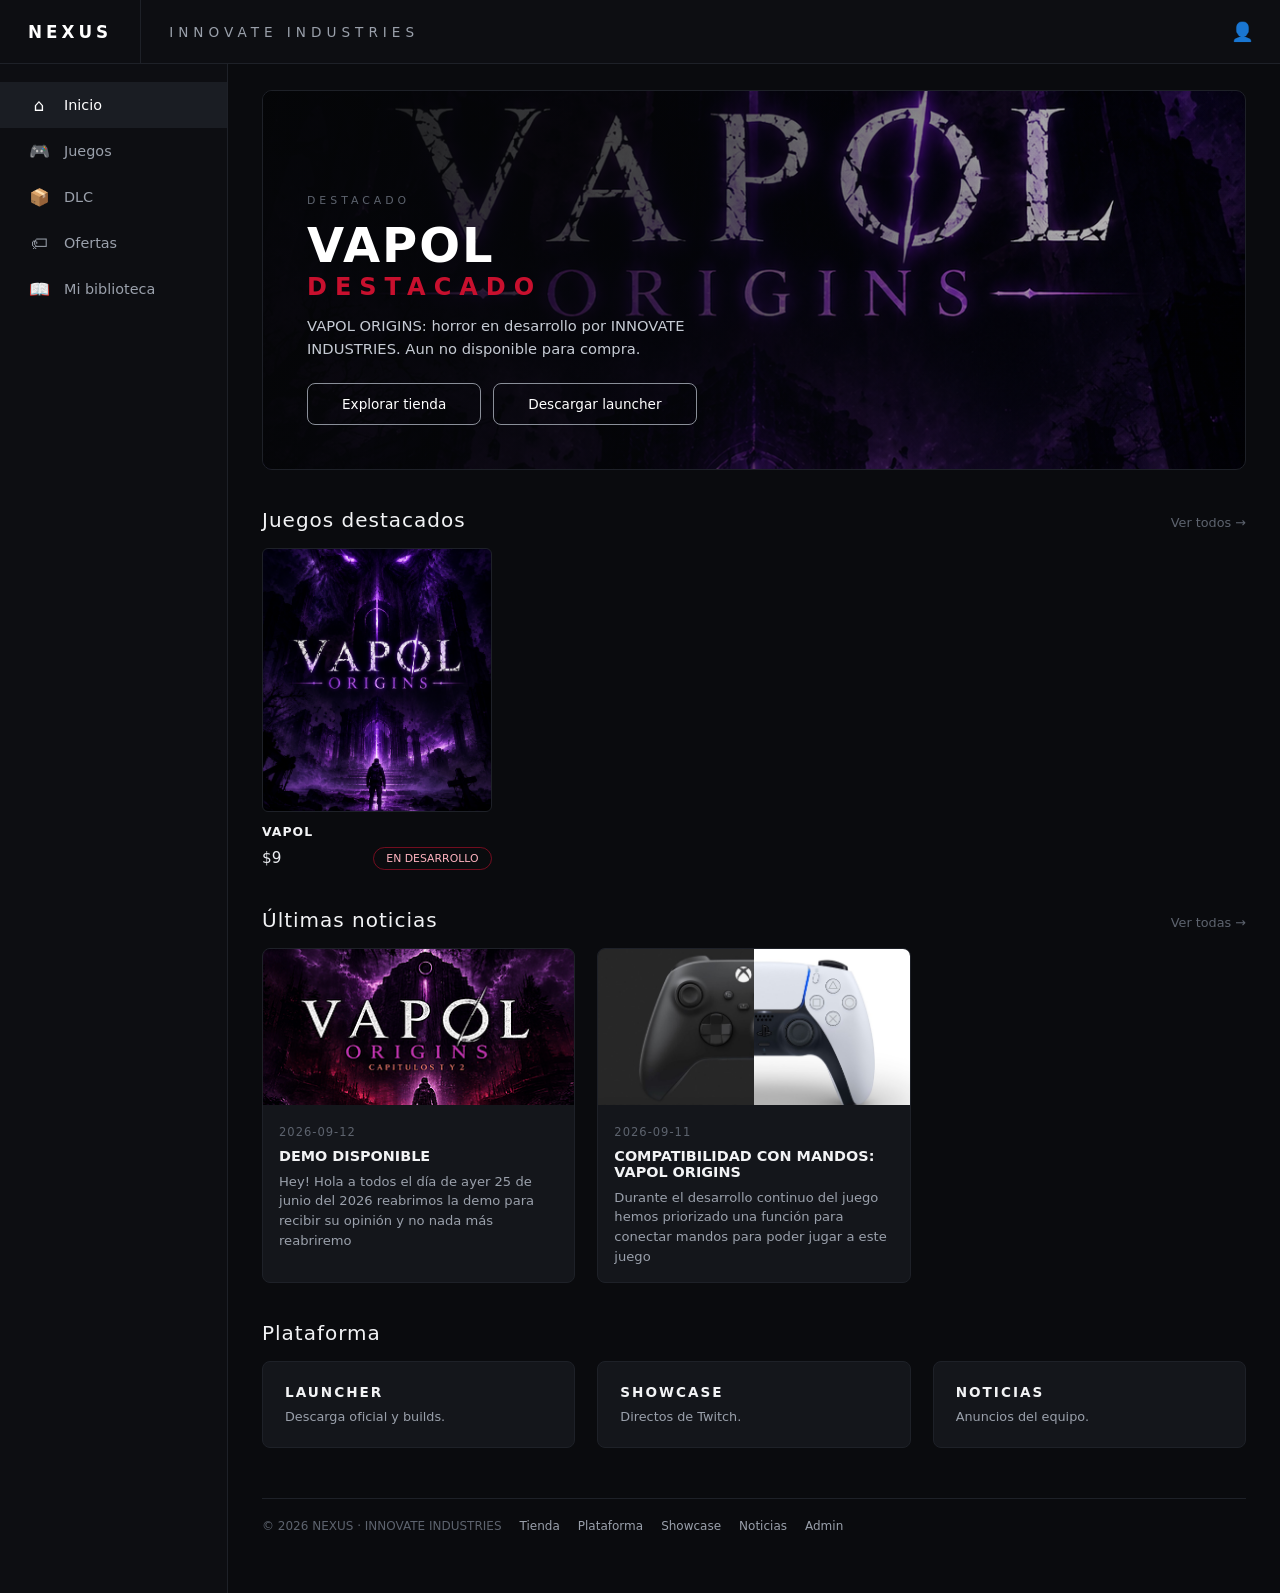
==== commit 746458f2: "NEXUS: etiqueta EN DESARROLLO" ====
--- a/docs/index.html
+++ b/docs/index.html
@@ -182,7 +182,7 @@
     var row = document.createElement("div"); row.className = "pricerow";
     var pr = document.createElement("span"); pr.className = "price"; pr.textContent = money(g);
     var bg = document.createElement("span"); bg.className = "badge" + (g.isPreorder ? " hot" : "");
-    bg.textContent = g.isPreorder ? "PREVENTA" : "Juego base";
+    bg.textContent = g.isPreorder ? "EN DESARROLLO" : "Juego base";
     row.appendChild(pr); row.appendChild(bg);
     d.appendChild(cov); d.appendChild(h); d.appendChild(row);
     return d;
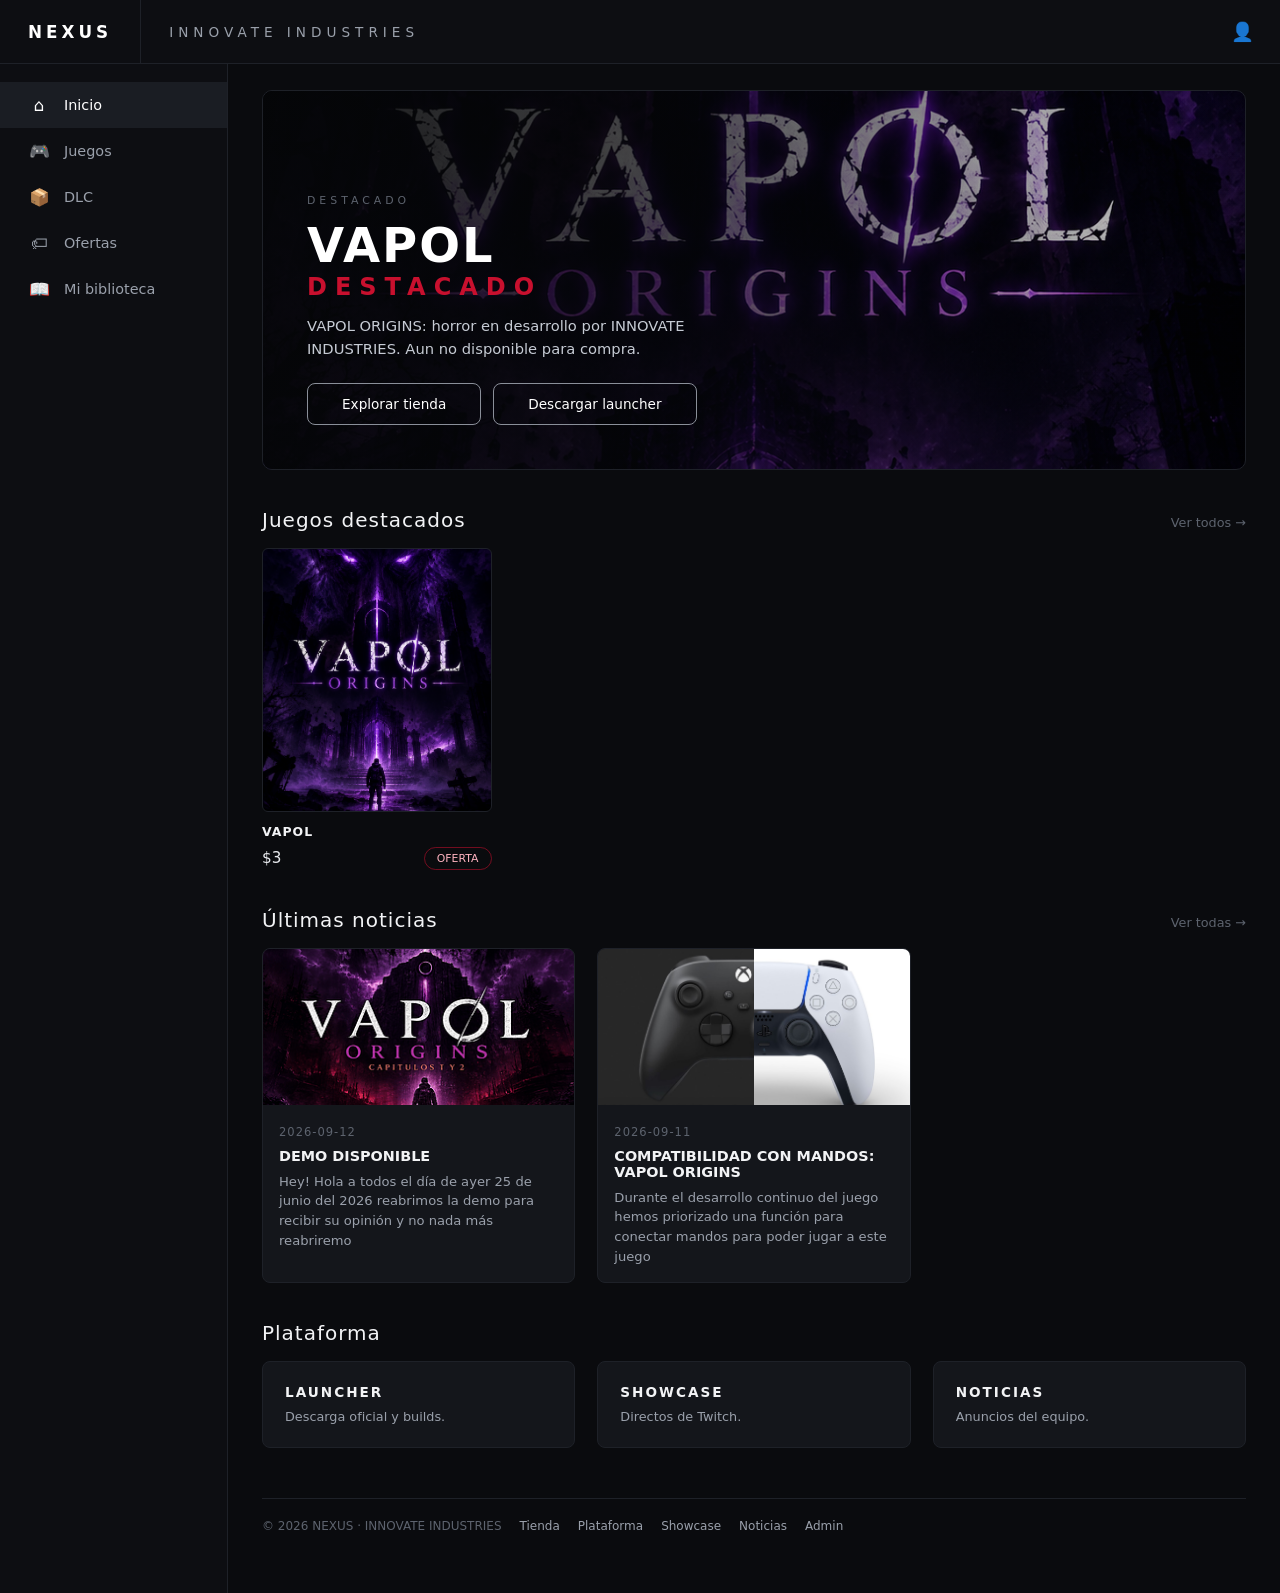
==== commit 9bf4cf6c: "STORE: ofertas (precio oferta + portada oferta + OFERTA)" ====
--- a/docs/index.html
+++ b/docs/index.html
@@ -181,8 +181,8 @@
     var h = document.createElement("h3"); h.textContent = g.title || "?";
     var row = document.createElement("div"); row.className = "pricerow";
     var pr = document.createElement("span"); pr.className = "price"; pr.textContent = money(g);
-    var bg = document.createElement("span"); bg.className = "badge" + (g.isPreorder ? " hot" : "");
-    bg.textContent = g.isPreorder ? "EN DESARROLLO" : "Juego base";
+    var bg = document.createElement("span"); bg.className = "badge" + ((g.onSale || g.isPreorder) ? " hot" : "");
+    bg.textContent = (g.onSale || Number(g.salePrice || 0) > 0) ? "OFERTA" : (g.isPreorder ? "EN DESARROLLO" : "Juego base");
     row.appendChild(pr); row.appendChild(bg);
     d.appendChild(cov); d.appendChild(h); d.appendChild(row);
     return d;
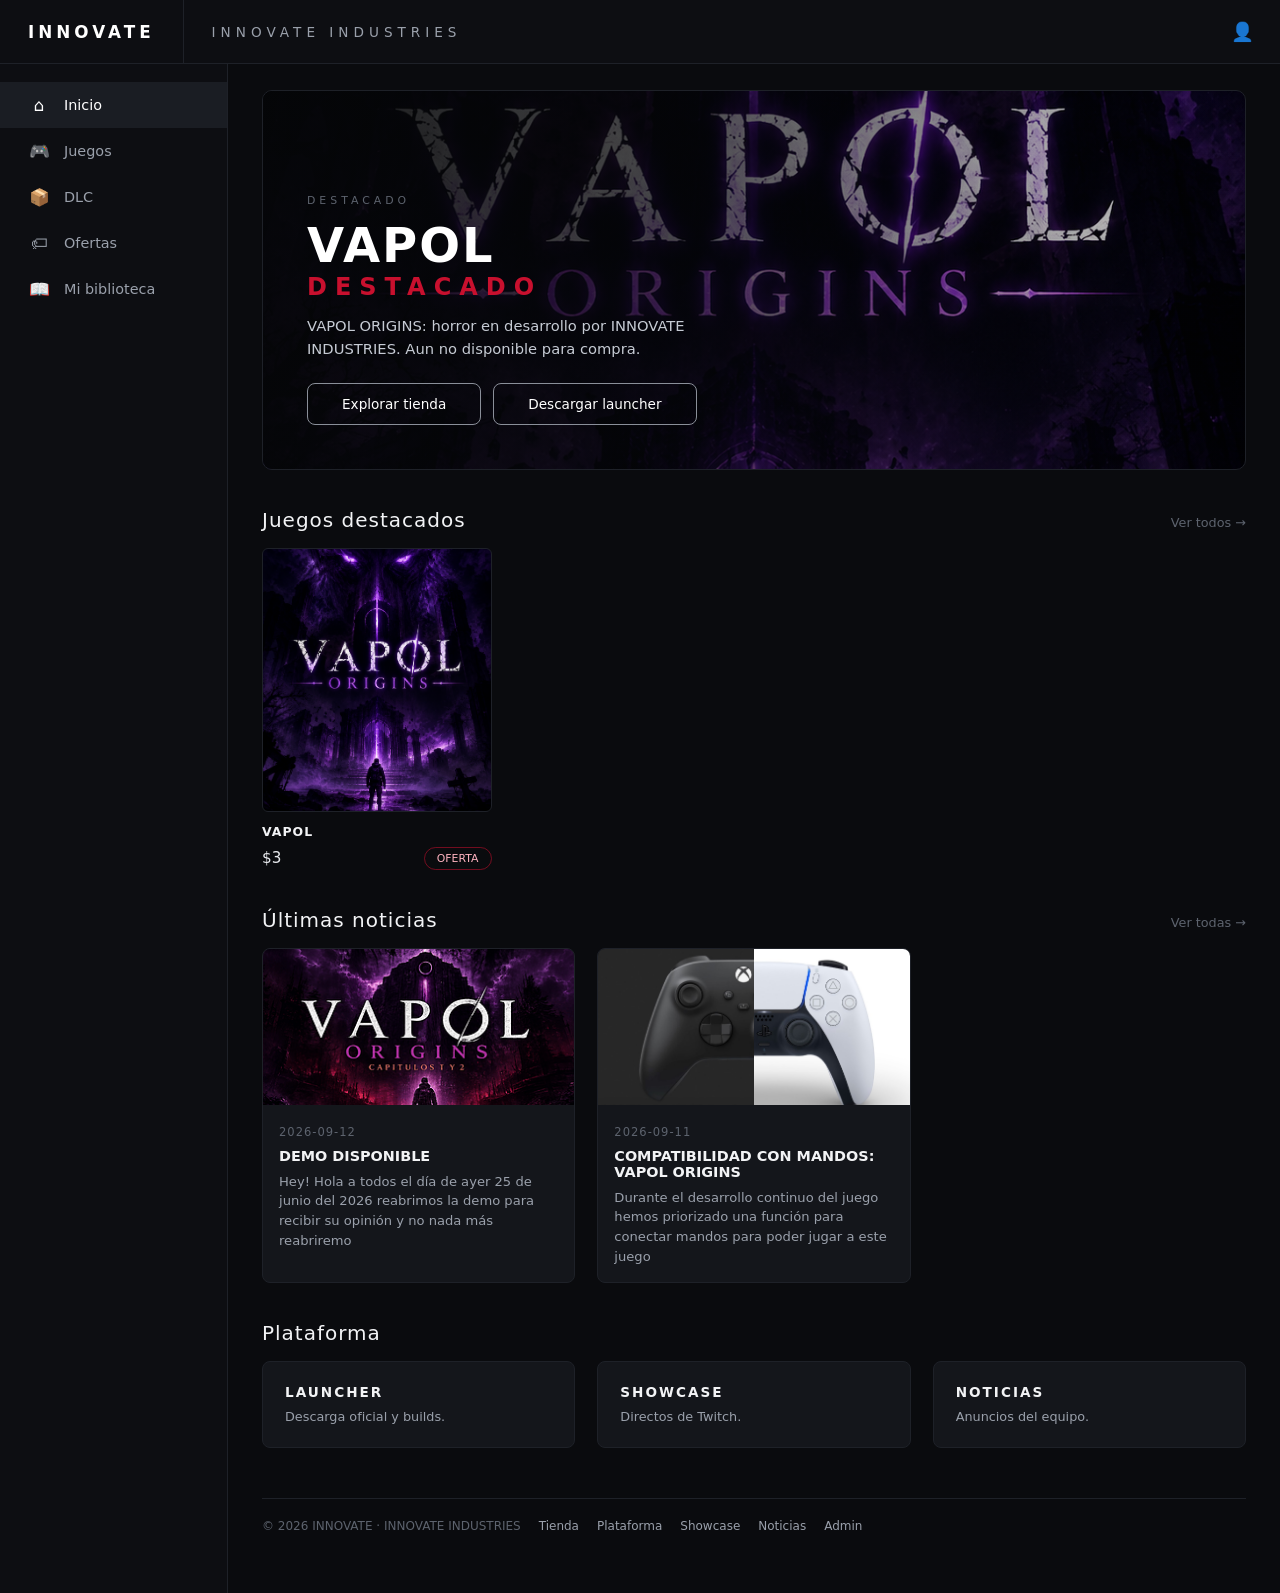
==== commit 35499571: "Marca INNOVATE (fuera NEXUS)" ====
--- a/docs/index.html
+++ b/docs/index.html
@@ -3,8 +3,8 @@
 <head>
 <meta charset="utf-8" />
 <meta name="viewport" content="width=device-width, initial-scale=1.0" />
-<title>NEXUS - INNOVATE INDUSTRIES</title>
-<meta name="description" content="NEXUS: tienda de juegos, launcher oficial, directos y noticias." />
+<title>INNOVATE - INNOVATE INDUSTRIES</title>
+<meta name="description" content="INNOVATE: tienda de juegos, launcher oficial, directos y noticias." />
 <style>
   * { box-sizing: border-box; margin: 0; padding: 0; }
   :root {
@@ -111,7 +111,7 @@
 </head>
 <body>
   <header class="topbar">
-    <a class="brand" href="index.html">NEXUS</a>
+    <a class="brand" href="index.html">INNOVATE</a>
     <span class="storename">INNOVATE INDUSTRIES</span>
     <div class="icons">
       <a href="http://localhost:5215/Account/Login" title="Cuenta">&#128100;</a>
@@ -132,7 +132,7 @@
         <div class="shade"></div>
         <div class="txt">
           <div class="eyebrow">DESTACADO</div>
-          <h1 id="hero-title">NEXUS<span>STORE</span></h1>
+          <h1 id="hero-title">INNOVATE<span>STORE</span></h1>
           <p id="hero-desc">Tienda oficial: juegos, launcher, directos y comunidad.</p>
           <div class="btns">
             <a class="btn-outline" href="store.html">Explorar tienda</a>
@@ -155,7 +155,7 @@
       </div>
 
       <footer>
-        <span>&copy; 2026 NEXUS · INNOVATE INDUSTRIES</span>
+        <span>&copy; 2026 INNOVATE · INNOVATE INDUSTRIES</span>
         <a href="store.html">Tienda</a><a href="plataforma.html">Plataforma</a><a href="showcase.html">Showcase</a><a href="noticias.html">Noticias</a><a href="admin.html">Admin</a>
       </footer>
     </main>
@@ -200,7 +200,7 @@
     var f = list[0];
     var h1 = document.getElementById("hero-title");
     h1.innerHTML = "";
-    h1.appendChild(document.createTextNode((f.title || "NEXUS").toUpperCase()));
+    h1.appendChild(document.createTextNode((f.title || "INNOVATE").toUpperCase()));
     var sp = document.createElement("span"); sp.textContent = "DESTACADO";
     h1.appendChild(sp);
     document.getElementById("hero-desc").textContent = (f.description || "").slice(0, 140) || "Tienda oficial: juegos, launcher, directos y comunidad.";
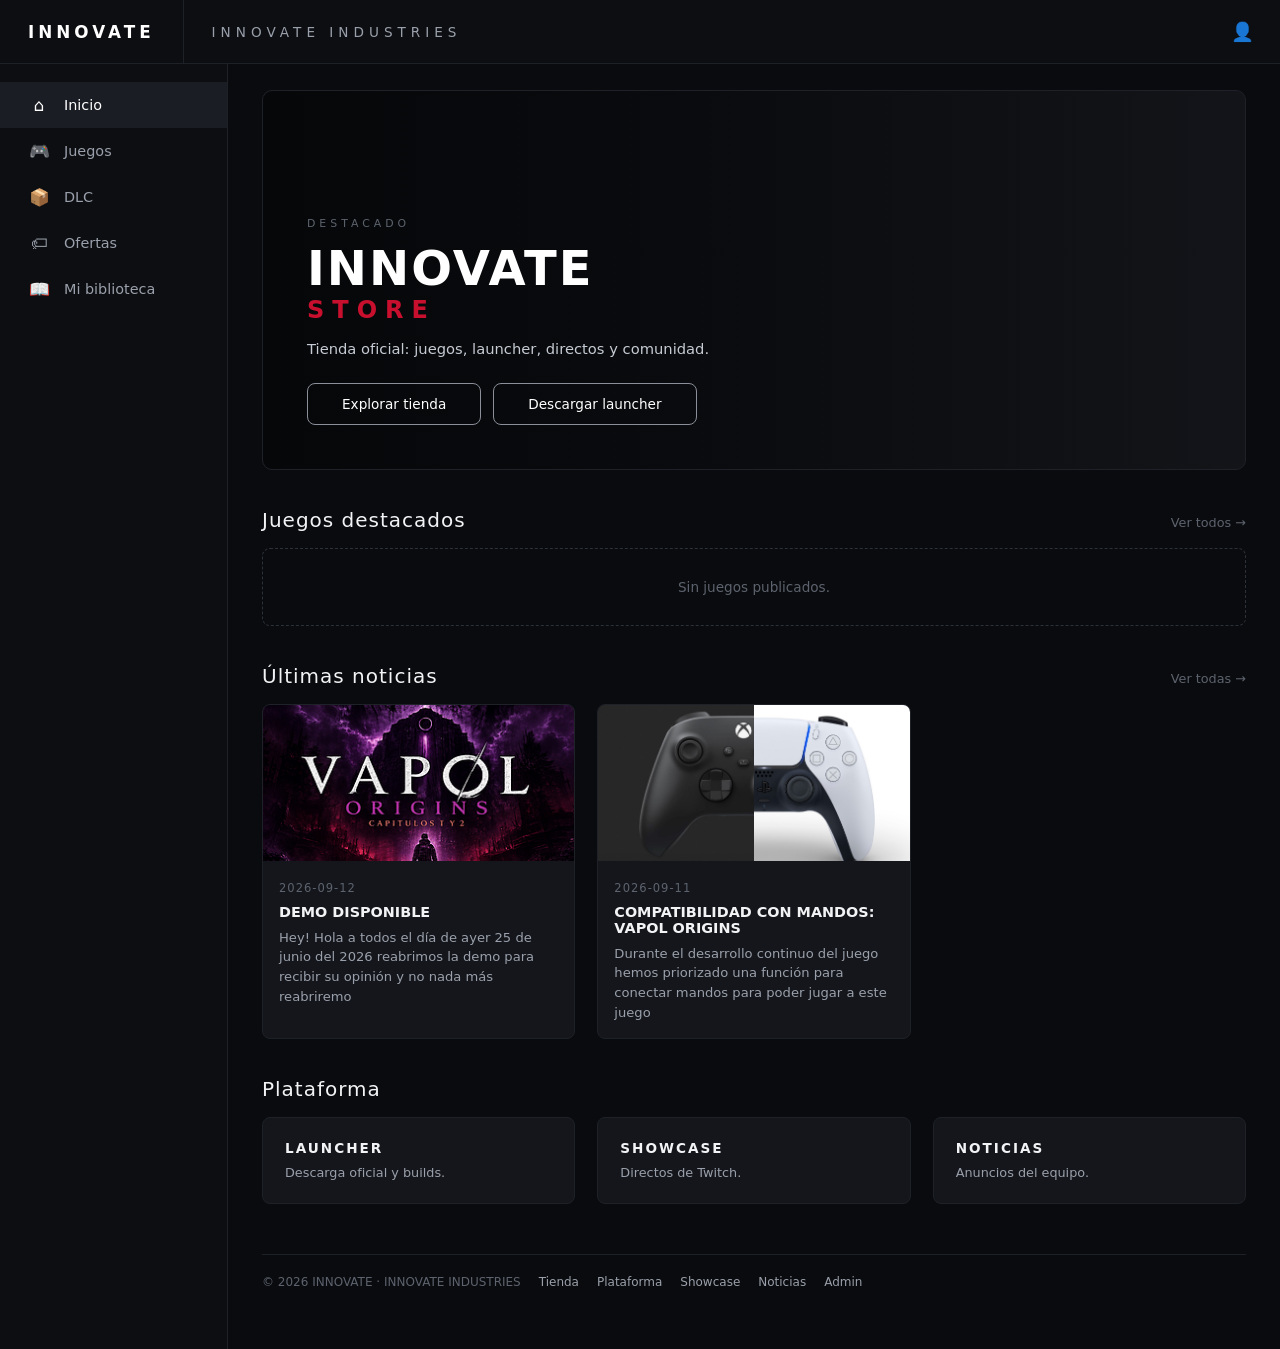
==== commit 558c4558: "Sync Pages (auto)" ====
--- a/docs/index.html
+++ b/docs/index.html
@@ -192,7 +192,7 @@
     d.className = "empty"; d.textContent = msg;
     return d;
   }
-  fetch("./store.json").then(function (r) { return r.json(); }).then(function (d) {
+  fetch("./store.json", {cache: "no-store"}).then(function (r) { return r.json(); }).then(function (d) {
     var list = (d && d.games) || [];
     var grid = document.getElementById("grid");
     if (!list.length) { grid.appendChild(empty("Sin juegos publicados.")); return; }
@@ -208,7 +208,7 @@
   }).catch(function () {
     document.getElementById("grid").appendChild(empty("Sin juegos publicados."));
   });
-  fetch("./news.json").then(function (r) { return r.json(); }).then(function (d) {
+  fetch("./news.json", {cache: "no-store"}).then(function (r) { return r.json(); }).then(function (d) {
     var list = (d && d.news) || [];
     var box = document.getElementById("news");
     if (!list.length) { box.appendChild(empty("Sin noticias.")); return; }
